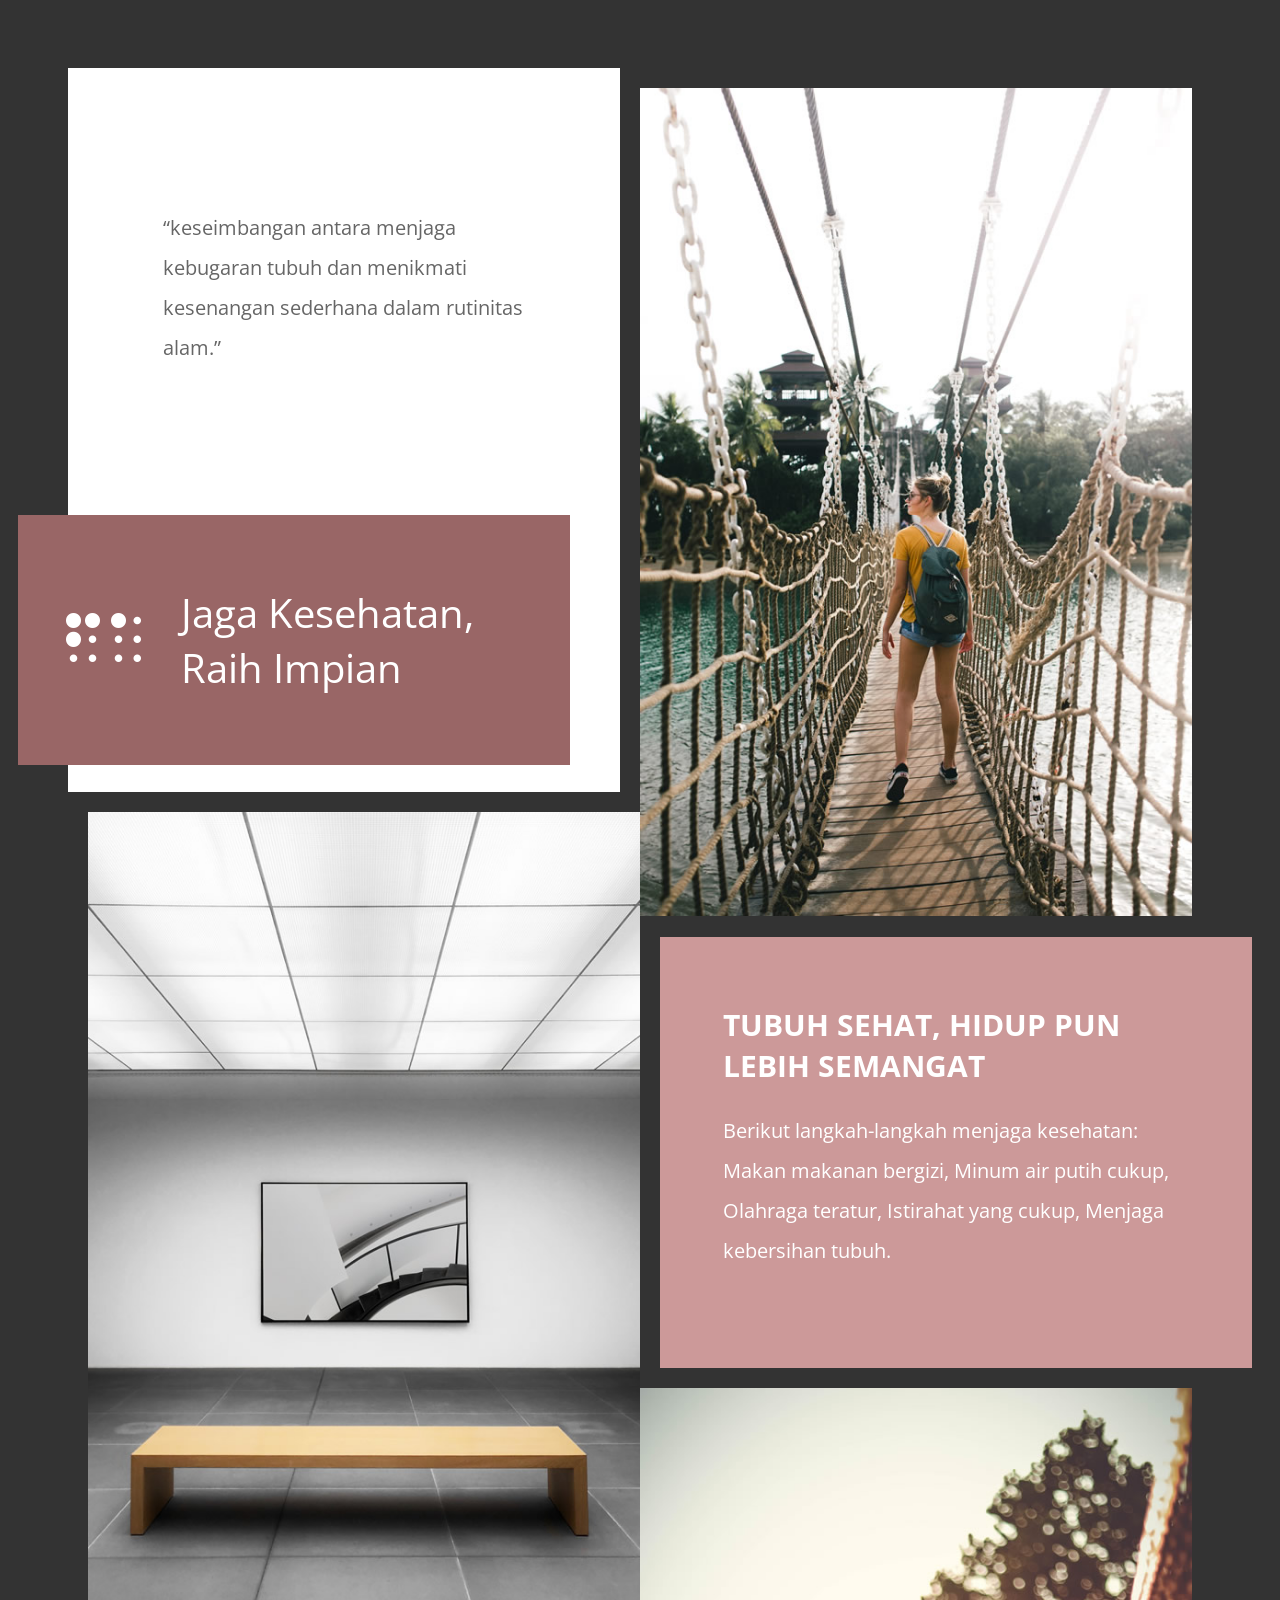
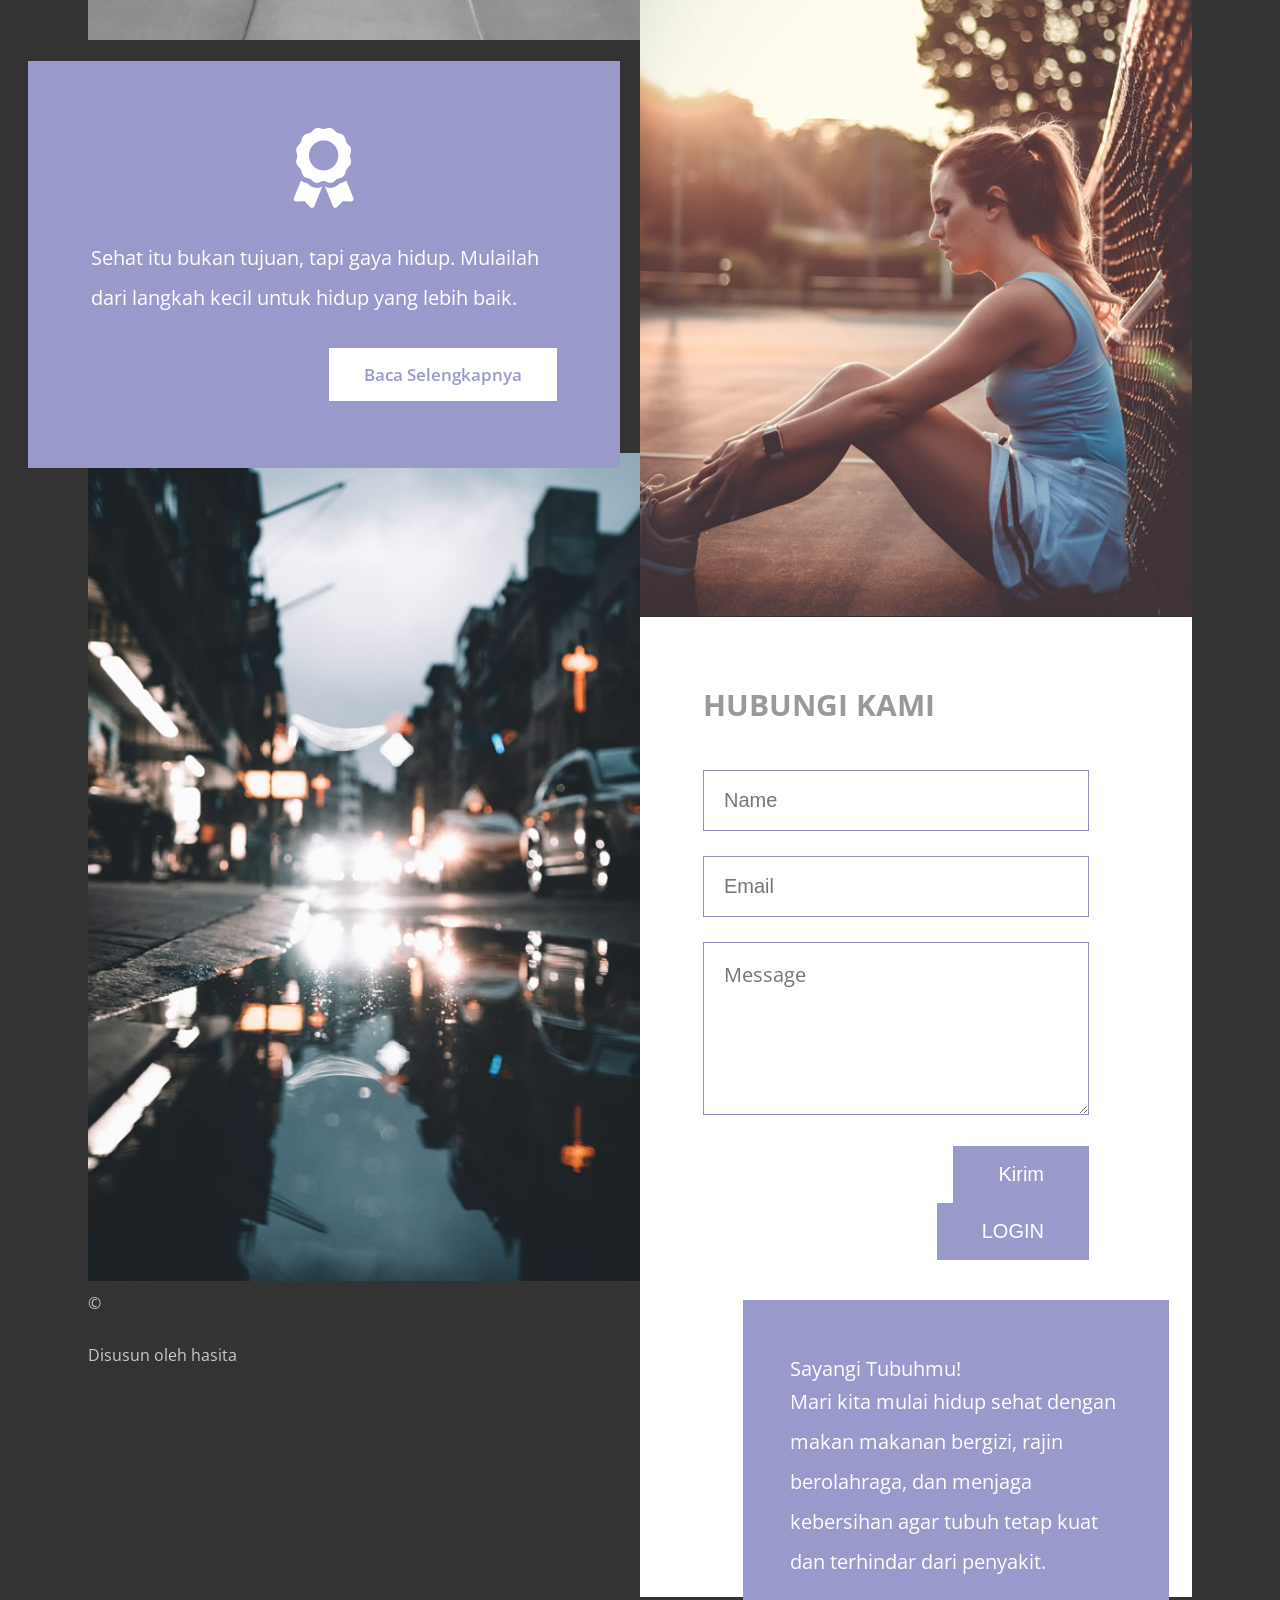
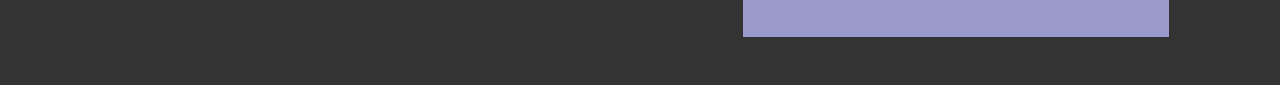
==== index.html @ c3761052 "Update index.html" ====
<!DOCTYPE html>
<html lang="en">

<head>
    <meta charset="UTF-8">
    <meta name="viewport" content="width=device-width, initial-scale=1.0">
    <meta http-equiv="X-UA-Compatible" content="ie=edge">
    <title>Hidup Sehat</title>
<!--
Template 2110 Character
http://www.tooplate.com/view/2110-character
-->
    <link rel="stylesheet" href="https://fonts.googleapis.com/css?family=Open+Sans:400,600">
    <!-- https://fonts.google.com/specimen/Open+Sans -->
    <link rel="stylesheet" href="css/all.min.css">
    <!-- https://fontawesome.com/ -->
    <link rel="stylesheet" href="css/tooplate-style.css">
</head>

<body class="tm-bg-dark">
  </nav>
    
  </nav>
    <main class="tm-container masonry">
        <div class="item tm-bg-white tm-block tm-block-left" data-desktop-seq-no="1" data-mobile-seq-no="1">
            <p class="tm-hero-text">&ldquo;keseimbangan antara menjaga kebugaran tubuh dan menikmati kesenangan sederhana dalam rutinitas alam.&rdquo;</p>
            <header class="tm-block-brand">
                <div class="tm-bg-primary-dark tm-text-white tm-block-brand-inner">
                    <i class="fas fa-braille fa-3x"></i>
                    <h1 class="tm-brand-name">Jaga Kesehatan, Raih Impian</h1>
                </div>
            </header>
        </div>
        <div class="item" data-desktop-seq-no="2" data-mobile-seq-no="4">
            <img src="img/image-01.jpg" alt="Image" class="tm-img-left">
        </div>
        <div class="item tm-bg-secondary tm-text-white tm-block tm-block-wider tm-block-pad tm-block-left-2" data-desktop-seq-no="3"
            data-mobile-seq-no="5">
            <i class="fas fa-award fa-4x tm-block-icon"></i>
            <p>Sehat itu bukan tujuan, tapi gaya hidup. Mulailah dari langkah kecil untuk hidup yang lebih baik.</p>
            <div class="tm-text-right">
                <a href="#" class="tm-btn tm-btn-small tm-btn-primary tm-mt">Baca Selengkapnya</a>
            </div>
        </div>
        <div class="item" data-desktop-seq-no="4" data-mobile-seq-no="8">
            <img src="img/image-04.jpg" alt="Image" class="tm-img-left">
        </div>
        <div class="tm-footer" id="tmFooter" data-desktop-seq-no="5" data-mobile-seq-no="9">
            <div>
                <p class="tm-mb-small"> &copy;
                <p>Disusun oleh hasita </p>
            </div>
        </div>
        <div class="item" data-desktop-seq-no="6" data-mobile-seq-no="2">
            <img src="img/image-02.jpg" alt="Image">
        </div>
        <div class="item tm-block-right" data-desktop-seq-no="7" data-mobile-seq-no="3">
            <div class="tm-block-right-inner tm-bg-primary-light tm-text-white tm-block tm-block-wider tm-block-pad">
                <header>
                    <h2 class="tm-text-uppercase">
                        Tubuh sehat, hidup pun lebih semangat
                    </h2>
                </header>
                <p>Berikut langkah-langkah menjaga kesehatan: Makan makanan bergizi, Minum air putih cukup, Olahraga teratur, Istirahat yang cukup, Menjaga kebersihan tubuh.     
                 </p>
                <p class="tm-mt tm-mb-small">
                </p>
                <!-- -->
            </div>
        </div>

        <div class="item" data-desktop-seq-no="8" data-mobile-seq-no="6">
            <img src="img/image-03.jpg" alt="Image">
        </div>

        <div class="item tm-bg-white tm-block tm-form-section" data-desktop-seq-no="9" data-mobile-seq-no="7">
            <div class="tm-form-container tm-block-pad tm-pb-0">
                <header>
                    <h2 class="tm-text-uppercase tm-text-gray-light tm-mb">
                        Hubungi kami
                    </h2>
                </header>
                <form action="index.html" class="tm-contact-form" method="POST">
                    <div class="tm-form-group">
                        <input type="text" id="contact_name" name="contact_name" class="form-control" placeholder="Name" required/>
                    </div>
                    <div class="tm-form-group">
                        <input type="email" id="contact_email" name="contact_email" class="form-control" placeholder="Email" required/>
                    </div>
                    <div class="tm-form-group">
                        <textarea rows="5" id="contact_message" name="contact_message" class="form-control" placeholder="Message" required></textarea>
                    </div>
                    <div class="tm-text-right">
                        <button type="submit" class="tm-btn tm-btn-secondary tm-btn-pad-big">Kirim</button>

                    <div id="authArea">
                        <button onclick="goLogin()" class="tm-btn tm-btn-secondary tm-btn-pad-big"> LOGIN </button>
                    </div>
                </form>
            </div>

            <div class="tm-form-section-tag">
                <div class="tm-bg-secondary tm-text-white tm-block-pad tm-form-section-tag-inner">
                    <header>Sayangi Tubuhmu!</h2>
                    </header>
                    <p>Mari kita mulai hidup sehat dengan makan makanan bergizi, rajin berolahraga, dan menjaga kebersihan agar tubuh tetap kuat dan terhindar dari penyakit.</p>
                </div>
            </div>
        </div>

    </main>
    <script src="js/jquery-3.3.1.min.js"></script>
        <script src="login/js/welcome.js"></script>
    <!-- https://jquery.com/download/ -->
    <script>

        let callAdjustLayout;
        let currentLayout = "desktop",
            nextLayout = "desktop";

        /**
         * detect IE
         * returns version of IE or false, if browser is not Internet Explorer
         */
        function detectIE() {
            var ua = window.navigator.userAgent;

            var msie = ua.indexOf('MSIE ');
            if (msie > 0) {
                // IE 10 or older => return version number
                return parseInt(ua.substring(msie + 5, ua.indexOf('.', msie)), 10);
            }

            var trident = ua.indexOf('Trident/');
            if (trident > 0) {
                // IE 11 => return version number
                var rv = ua.indexOf('rv:');
                return parseInt(ua.substring(rv + 3, ua.indexOf('.', rv)), 10);
            }

            var edge = ua.indexOf('Edge/');
            if (edge > 0) {
                // Edge (IE 12+) => return version number
                return parseInt(ua.substring(edge + 5, ua.indexOf('.', edge)), 10);
            }

            // other browser
            return false;
        }

        // Adjust layout based on the browser width
        function adjustLayout() {
            let block1, block2, block3, block4, block5, block6, block7, block8, block9;

            if (window.innerWidth <= 1199) {
                // Mobile layout
                nextLayout = "mobile";
                block1 = $("div[data-mobile-seq-no='1']");
                block2 = $("div[data-mobile-seq-no='2']");
                block3 = $("div[data-mobile-seq-no='3']");
                block4 = $("div[data-mobile-seq-no='4']");
                block5 = $("div[data-mobile-seq-no='5']");
                block6 = $("div[data-mobile-seq-no='6']");
                block7 = $("div[data-mobile-seq-no='7']");
                block8 = $("div[data-mobile-seq-no='8']");
                block9 = $("div[data-mobile-seq-no='9']");
            } else {
                // Desktop layout
                nextLayout = "desktop";
                block1 = $("div[data-desktop-seq-no='1']");
                block2 = $("div[data-desktop-seq-no='2']");
                block3 = $("div[data-desktop-seq-no='3']");
                block4 = $("div[data-desktop-seq-no='4']");
                block5 = $("div[data-desktop-seq-no='5']");
                block6 = $("div[data-desktop-seq-no='6']");
                block7 = $("div[data-desktop-seq-no='7']");
                block8 = $("div[data-desktop-seq-no='8']");
                block9 = $("div[data-desktop-seq-no='9']");
            }

            if (nextLayout !== currentLayout) {
                // Reorder blocks based on their seq no
                block1.after(block2.detach());
                block2.after(block3.detach());
                block3.after(block4.detach());
                block4.after(block5.detach());
                block5.after(block6.detach());
                block6.after(block7.detach());
                block7.after(block8.detach());
                block8.after(block9.detach());
                currentLayout = nextLayout;
            }
        }

        // Adjust layout upon window resize
        window.onresize = function () {
            clearTimeout(callAdjustLayout);
            callAdjustLayout = setTimeout(adjustLayout, 100);
        }

        // DOM is ready
        $(function () {
            if (detectIE()) {
                alert('Please use the latest version of Chrome or Firefox for best browsing experience.');
            }

            adjustLayout();
        })
    </script>
    
</body>
</html>
---- css/all.min.css ----
/*!
 * Font Awesome Free 5.3.1 by @fontawesome - https://fontawesome.com
 * License - https://fontawesome.com/license/free (Icons: CC BY 4.0, Fonts: SIL OFL 1.1, Code: MIT License)
 */
.fa,.fab,.fal,.far,.fas{-moz-osx-font-smoothing:grayscale;-webkit-font-smoothing:antialiased;display:inline-block;font-style:normal;font-variant:normal;text-rendering:auto;line-height:1}.fa-lg{font-size:1.33333em;line-height:.75em;vertical-align:-.0667em}.fa-xs{font-size:.75em}.fa-sm{font-size:.875em}.fa-1x{font-size:1em}.fa-2x{font-size:2em}.fa-3x{font-size:3em}.fa-4x{font-size:4em}.fa-5x{font-size:5em}.fa-6x{font-size:6em}.fa-7x{font-size:7em}.fa-8x{font-size:8em}.fa-9x{font-size:9em}.fa-10x{font-size:10em}.fa-fw{text-align:center;width:1.25em}.fa-ul{list-style-type:none;margin-left:2.5em;padding-left:0}.fa-ul>li{position:relative}.fa-li{left:-2em;position:absolute;text-align:center;width:2em;line-height:inherit}.fa-border{border:.08em solid #eee;border-radius:.1em;padding:.2em .25em .15em}.fa-pull-left{float:left}.fa-pull-right{float:right}.fa.fa-pull-left,.fab.fa-pull-left,.fal.fa-pull-left,.far.fa-pull-left,.fas.fa-pull-left{margin-right:.3em}.fa.fa-pull-right,.fab.fa-pull-right,.fal.fa-pull-right,.far.fa-pull-right,.fas.fa-pull-right{margin-left:.3em}.fa-spin{animation:fa-spin 2s infinite linear}.fa-pulse{animation:fa-spin 1s infinite steps(8)}@keyframes fa-spin{0%{transform:rotate(0deg)}to{transform:rotate(1turn)}}.fa-rotate-90{-ms-filter:"progid:DXImageTransform.Microsoft.BasicImage(rotation=1)";transform:rotate(90deg)}.fa-rotate-180{-ms-filter:"progid:DXImageTransform.Microsoft.BasicImage(rotation=2)";transform:rotate(180deg)}.fa-rotate-270{-ms-filter:"progid:DXImageTransform.Microsoft.BasicImage(rotation=3)";transform:rotate(270deg)}.fa-flip-horizontal{-ms-filter:"progid:DXImageTransform.Microsoft.BasicImage(rotation=0, mirror=1)";transform:scaleX(-1)}.fa-flip-vertical{transform:scaleY(-1)}.fa-flip-horizontal.fa-flip-vertical,.fa-flip-vertical{-ms-filter:"progid:DXImageTransform.Microsoft.BasicImage(rotation=2, mirror=1)"}.fa-flip-horizontal.fa-flip-vertical{transform:scale(-1)}:root .fa-flip-horizontal,:root .fa-flip-vertical,:root .fa-rotate-90,:root .fa-rotate-180,:root .fa-rotate-270{-webkit-filter:none;filter:none}.fa-stack{display:inline-block;height:2em;line-height:2em;position:relative;vertical-align:middle;width:2em}.fa-stack-1x,.fa-stack-2x{left:0;position:absolute;text-align:center;width:100%}.fa-stack-1x{line-height:inherit}.fa-stack-2x{font-size:2em}.fa-inverse{color:#fff}.fa-500px:before{content:"\f26e"}.fa-accessible-icon:before{content:"\f368"}.fa-accusoft:before{content:"\f369"}.fa-ad:before{content:"\f641"}.fa-address-book:before{content:"\f2b9"}.fa-address-card:before{content:"\f2bb"}.fa-adjust:before{content:"\f042"}.fa-adn:before{content:"\f170"}.fa-adversal:before{content:"\f36a"}.fa-affiliatetheme:before{content:"\f36b"}.fa-air-freshener:before{content:"\f5d0"}.fa-algolia:before{content:"\f36c"}.fa-align-center:before{content:"\f037"}.fa-align-justify:before{content:"\f039"}.fa-align-left:before{content:"\f036"}.fa-align-right:before{content:"\f038"}.fa-alipay:before{content:"\f642"}.fa-allergies:before{content:"\f461"}.fa-amazon:before{content:"\f270"}.fa-amazon-pay:before{content:"\f42c"}.fa-ambulance:before{content:"\f0f9"}.fa-american-sign-language-interpreting:before{content:"\f2a3"}.fa-amilia:before{content:"\f36d"}.fa-anchor:before{content:"\f13d"}.fa-android:before{content:"\f17b"}.fa-angellist:before{content:"\f209"}.fa-angle-double-down:before{content:"\f103"}.fa-angle-double-left:before{content:"\f100"}.fa-angle-double-right:before{content:"\f101"}.fa-angle-double-up:before{content:"\f102"}.fa-angle-down:before{content:"\f107"}.fa-angle-left:before{content:"\f104"}.fa-angle-right:before{content:"\f105"}.fa-angle-up:before{content:"\f106"}.fa-angry:before{content:"\f556"}.fa-angrycreative:before{content:"\f36e"}.fa-angular:before{content:"\f420"}.fa-ankh:before{content:"\f644"}.fa-app-store:before{content:"\f36f"}.fa-app-store-ios:before{content:"\f370"}.fa-apper:before{content:"\f371"}.fa-apple:before{content:"\f179"}.fa-apple-alt:before{content:"\f5d1"}.fa-apple-pay:before{content:"\f415"}.fa-archive:before{content:"\f187"}.fa-archway:before{content:"\f557"}.fa-arrow-alt-circle-down:before{content:"\f358"}.fa-arrow-alt-circle-left:before{content:"\f359"}.fa-arrow-alt-circle-right:before{content:"\f35a"}.fa-arrow-alt-circle-up:before{content:"\f35b"}.fa-arrow-circle-down:before{content:"\f0ab"}.fa-arrow-circle-left:before{content:"\f0a8"}.fa-arrow-circle-right:before{content:"\f0a9"}.fa-arrow-circle-up:before{content:"\f0aa"}.fa-arrow-down:before{content:"\f063"}.fa-arrow-left:before{content:"\f060"}.fa-arrow-right:before{content:"\f061"}.fa-arrow-up:before{content:"\f062"}.fa-arrows-alt:before{content:"\f0b2"}.fa-arrows-alt-h:before{content:"\f337"}.fa-arrows-alt-v:before{content:"\f338"}.fa-assistive-listening-systems:before{content:"\f2a2"}.fa-asterisk:before{content:"\f069"}.fa-asymmetrik:before{content:"\f372"}.fa-at:before{content:"\f1fa"}.fa-atlas:before{content:"\f558"}.fa-atom:before{content:"\f5d2"}.fa-audible:before{content:"\f373"}.fa-audio-description:before{content:"\f29e"}.fa-autoprefixer:before{content:"\f41c"}.fa-avianex:before{content:"\f374"}.fa-aviato:before{content:"\f421"}.fa-award:before{content:"\f559"}.fa-aws:before{content:"\f375"}.fa-backspace:before{content:"\f55a"}.fa-backward:before{content:"\f04a"}.fa-balance-scale:before{content:"\f24e"}.fa-ban:before{content:"\f05e"}.fa-band-aid:before{content:"\f462"}.fa-bandcamp:before{content:"\f2d5"}.fa-barcode:before{content:"\f02a"}.fa-bars:before{content:"\f0c9"}.fa-baseball-ball:before{content:"\f433"}.fa-basketball-ball:before{content:"\f434"}.fa-bath:before{content:"\f2cd"}.fa-battery-empty:before{content:"\f244"}.fa-battery-full:before{content:"\f240"}.fa-battery-half:before{content:"\f242"}.fa-battery-quarter:before{content:"\f243"}.fa-battery-three-quarters:before{content:"\f241"}.fa-bed:before{content:"\f236"}.fa-beer:before{content:"\f0fc"}.fa-behance:before{content:"\f1b4"}.fa-behance-square:before{content:"\f1b5"}.fa-bell:before{content:"\f0f3"}.fa-bell-slash:before{content:"\f1f6"}.fa-bezier-curve:before{content:"\f55b"}.fa-bible:before{content:"\f647"}.fa-bicycle:before{content:"\f206"}.fa-bimobject:before{content:"\f378"}.fa-binoculars:before{content:"\f1e5"}.fa-birthday-cake:before{content:"\f1fd"}.fa-bitbucket:before{content:"\f171"}.fa-bitcoin:before{content:"\f379"}.fa-bity:before{content:"\f37a"}.fa-black-tie:before{content:"\f27e"}.fa-blackberry:before{content:"\f37b"}.fa-blender:before{content:"\f517"}.fa-blind:before{content:"\f29d"}.fa-blogger:before{content:"\f37c"}.fa-blogger-b:before{content:"\f37d"}.fa-bluetooth:before{content:"\f293"}.fa-bluetooth-b:before{content:"\f294"}.fa-bold:before{content:"\f032"}.fa-bolt:before{content:"\f0e7"}.fa-bomb:before{content:"\f1e2"}.fa-bone:before{content:"\f5d7"}.fa-bong:before{content:"\f55c"}.fa-book:before{content:"\f02d"}.fa-book-open:before{content:"\f518"}.fa-book-reader:before{content:"\f5da"}.fa-bookmark:before{content:"\f02e"}.fa-bowling-ball:before{content:"\f436"}.fa-box:before{content:"\f466"}.fa-box-open:before{content:"\f49e"}.fa-boxes:before{content:"\f468"}.fa-braille:before{content:"\f2a1"}.fa-brain:before{content:"\f5dc"}.fa-briefcase:before{content:"\f0b1"}.fa-briefcase-medical:before{content:"\f469"}.fa-broadcast-tower:before{content:"\f519"}.fa-broom:before{content:"\f51a"}.fa-brush:before{content:"\f55d"}.fa-btc:before{content:"\f15a"}.fa-bug:before{content:"\f188"}.fa-building:before{content:"\f1ad"}.fa-bullhorn:before{content:"\f0a1"}.fa-bullseye:before{content:"\f140"}.fa-burn:before{content:"\f46a"}.fa-buromobelexperte:before{content:"\f37f"}.fa-bus:before{content:"\f207"}.fa-bus-alt:before{content:"\f55e"}.fa-business-time:before{content:"\f64a"}.fa-buysellads:before{content:"\f20d"}.fa-calculator:before{content:"\f1ec"}.fa-calendar:before{content:"\f133"}.fa-calendar-alt:before{content:"\f073"}.fa-calendar-check:before{content:"\f274"}.fa-calendar-minus:before{content:"\f272"}.fa-calendar-plus:before{content:"\f271"}.fa-calendar-times:before{content:"\f273"}.fa-camera:before{content:"\f030"}.fa-camera-retro:before{content:"\f083"}.fa-cannabis:before{content:"\f55f"}.fa-capsules:before{content:"\f46b"}.fa-car:before{content:"\f1b9"}.fa-car-alt:before{content:"\f5de"}.fa-car-battery:before{content:"\f5df"}.fa-car-crash:before{content:"\f5e1"}.fa-car-side:before{content:"\f5e4"}.fa-caret-down:before{content:"\f0d7"}.fa-caret-left:before{content:"\f0d9"}.fa-caret-right:before{content:"\f0da"}.fa-caret-square-down:before{content:"\f150"}.fa-caret-square-left:before{content:"\f191"}.fa-caret-square-right:before{content:"\f152"}.fa-caret-square-up:before{content:"\f151"}.fa-caret-up:before{content:"\f0d8"}.fa-cart-arrow-down:before{content:"\f218"}.fa-cart-plus:before{content:"\f217"}.fa-cc-amazon-pay:before{content:"\f42d"}.fa-cc-amex:before{content:"\f1f3"}.fa-cc-apple-pay:before{content:"\f416"}.fa-cc-diners-club:before{content:"\f24c"}.fa-cc-discover:before{content:"\f1f2"}.fa-cc-jcb:before{content:"\f24b"}.fa-cc-mastercard:before{content:"\f1f1"}.fa-cc-paypal:before{content:"\f1f4"}.fa-cc-stripe:before{content:"\f1f5"}.fa-cc-visa:before{content:"\f1f0"}.fa-centercode:before{content:"\f380"}.fa-certificate:before{content:"\f0a3"}.fa-chalkboard:before{content:"\f51b"}.fa-chalkboard-teacher:before{content:"\f51c"}.fa-charging-station:before{content:"\f5e7"}.fa-chart-area:before{content:"\f1fe"}.fa-chart-bar:before{content:"\f080"}.fa-chart-line:before{content:"\f201"}.fa-chart-pie:before{content:"\f200"}.fa-check:before{content:"\f00c"}.fa-check-circle:before{content:"\f058"}.fa-check-double:before{content:"\f560"}.fa-check-square:before{content:"\f14a"}.fa-chess:before{content:"\f439"}.fa-chess-bishop:before{content:"\f43a"}.fa-chess-board:before{content:"\f43c"}.fa-chess-king:before{content:"\f43f"}.fa-chess-knight:before{content:"\f441"}.fa-chess-pawn:before{content:"\f443"}.fa-chess-queen:before{content:"\f445"}.fa-chess-rook:before{content:"\f447"}.fa-chevron-circle-down:before{content:"\f13a"}.fa-chevron-circle-left:before{content:"\f137"}.fa-chevron-circle-right:before{content:"\f138"}.fa-chevron-circle-up:before{content:"\f139"}.fa-chevron-down:before{content:"\f078"}.fa-chevron-left:before{content:"\f053"}.fa-chevron-right:before{content:"\f054"}.fa-chevron-up:before{content:"\f077"}.fa-child:before{content:"\f1ae"}.fa-chrome:before{content:"\f268"}.fa-church:before{content:"\f51d"}.fa-circle:before{content:"\f111"}.fa-circle-notch:before{content:"\f1ce"}.fa-city:before{content:"\f64f"}.fa-clipboard:before{content:"\f328"}.fa-clipboard-check:before{content:"\f46c"}.fa-clipboard-list:before{content:"\f46d"}.fa-clock:before{content:"\f017"}.fa-clone:before{content:"\f24d"}.fa-closed-captioning:before{content:"\f20a"}.fa-cloud:before{content:"\f0c2"}.fa-cloud-download-alt:before{content:"\f381"}.fa-cloud-upload-alt:before{content:"\f382"}.fa-cloudscale:before{content:"\f383"}.fa-cloudsmith:before{content:"\f384"}.fa-cloudversify:before{content:"\f385"}.fa-cocktail:before{content:"\f561"}.fa-code:before{content:"\f121"}.fa-code-branch:before{content:"\f126"}.fa-codepen:before{content:"\f1cb"}.fa-codiepie:before{content:"\f284"}.fa-coffee:before{content:"\f0f4"}.fa-cog:before{content:"\f013"}.fa-cogs:before{content:"\f085"}.fa-coins:before{content:"\f51e"}.fa-columns:before{content:"\f0db"}.fa-comment:before{content:"\f075"}.fa-comment-alt:before{content:"\f27a"}.fa-comment-dollar:before{content:"\f651"}.fa-comment-dots:before{content:"\f4ad"}.fa-comment-slash:before{content:"\f4b3"}.fa-comments:before{content:"\f086"}.fa-comments-dollar:before{content:"\f653"}.fa-compact-disc:before{content:"\f51f"}.fa-compass:before{content:"\f14e"}.fa-compress:before{content:"\f066"}.fa-concierge-bell:before{content:"\f562"}.fa-connectdevelop:before{content:"\f20e"}.fa-contao:before{content:"\f26d"}.fa-cookie:before{content:"\f563"}.fa-cookie-bite:before{content:"\f564"}.fa-copy:before{content:"\f0c5"}.fa-copyright:before{content:"\f1f9"}.fa-couch:before{content:"\f4b8"}.fa-cpanel:before{content:"\f388"}.fa-creative-commons:before{content:"\f25e"}.fa-creative-commons-by:before{content:"\f4e7"}.fa-creative-commons-nc:before{content:"\f4e8"}.fa-creative-commons-nc-eu:before{content:"\f4e9"}.fa-creative-commons-nc-jp:before{content:"\f4ea"}.fa-creative-commons-nd:before{content:"\f4eb"}.fa-creative-commons-pd:before{content:"\f4ec"}.fa-creative-commons-pd-alt:before{content:"\f4ed"}.fa-creative-commons-remix:before{content:"\f4ee"}.fa-creative-commons-sa:before{content:"\f4ef"}.fa-creative-commons-sampling:before{content:"\f4f0"}.fa-creative-commons-sampling-plus:before{content:"\f4f1"}.fa-creative-commons-share:before{content:"\f4f2"}.fa-credit-card:before{content:"\f09d"}.fa-crop:before{content:"\f125"}.fa-crop-alt:before{content:"\f565"}.fa-cross:before{content:"\f654"}.fa-crosshairs:before{content:"\f05b"}.fa-crow:before{content:"\f520"}.fa-crown:before{content:"\f521"}.fa-css3:before{content:"\f13c"}.fa-css3-alt:before{content:"\f38b"}.fa-cube:before{content:"\f1b2"}.fa-cubes:before{content:"\f1b3"}.fa-cut:before{content:"\f0c4"}.fa-cuttlefish:before{content:"\f38c"}.fa-d-and-d:before{content:"\f38d"}.fa-dashcube:before{content:"\f210"}.fa-database:before{content:"\f1c0"}.fa-deaf:before{content:"\f2a4"}.fa-delicious:before{content:"\f1a5"}.fa-deploydog:before{content:"\f38e"}.fa-deskpro:before{content:"\f38f"}.fa-desktop:before{content:"\f108"}.fa-deviantart:before{content:"\f1bd"}.fa-dharmachakra:before{content:"\f655"}.fa-diagnoses:before{content:"\f470"}.fa-dice:before{content:"\f522"}.fa-dice-five:before{content:"\f523"}.fa-dice-four:before{content:"\f524"}.fa-dice-one:before{content:"\f525"}.fa-dice-six:before{content:"\f526"}.fa-dice-three:before{content:"\f527"}.fa-dice-two:before{content:"\f528"}.fa-digg:before{content:"\f1a6"}.fa-digital-ocean:before{content:"\f391"}.fa-digital-tachograph:before{content:"\f566"}.fa-directions:before{content:"\f5eb"}.fa-discord:before{content:"\f392"}.fa-discourse:before{content:"\f393"}.fa-divide:before{content:"\f529"}.fa-dizzy:before{content:"\f567"}.fa-dna:before{content:"\f471"}.fa-dochub:before{content:"\f394"}.fa-docker:before{content:"\f395"}.fa-dollar-sign:before{content:"\f155"}.fa-dolly:before{content:"\f472"}.fa-dolly-flatbed:before{content:"\f474"}.fa-donate:before{content:"\f4b9"}.fa-door-closed:before{content:"\f52a"}.fa-door-open:before{content:"\f52b"}.fa-dot-circle:before{content:"\f192"}.fa-dove:before{content:"\f4ba"}.fa-download:before{content:"\f019"}.fa-draft2digital:before{content:"\f396"}.fa-drafting-compass:before{content:"\f568"}.fa-draw-polygon:before{content:"\f5ee"}.fa-dribbble:before{content:"\f17d"}.fa-dribbble-square:before{content:"\f397"}.fa-dropbox:before{content:"\f16b"}.fa-drum:before{content:"\f569"}.fa-drum-steelpan:before{content:"\f56a"}.fa-drupal:before{content:"\f1a9"}.fa-dumbbell:before{content:"\f44b"}.fa-dyalog:before{content:"\f399"}.fa-earlybirds:before{content:"\f39a"}.fa-ebay:before{content:"\f4f4"}.fa-edge:before{content:"\f282"}.fa-edit:before{content:"\f044"}.fa-eject:before{content:"\f052"}.fa-elementor:before{content:"\f430"}.fa-ellipsis-h:before{content:"\f141"}.fa-ellipsis-v:before{content:"\f142"}.fa-ello:before{content:"\f5f1"}.fa-ember:before{content:"\f423"}.fa-empire:before{content:"\f1d1"}.fa-envelope:before{content:"\f0e0"}.fa-envelope-open:before{content:"\f2b6"}.fa-envelope-open-text:before{content:"\f658"}.fa-envelope-square:before{content:"\f199"}.fa-envira:before{content:"\f299"}.fa-equals:before{content:"\f52c"}.fa-eraser:before{content:"\f12d"}.fa-erlang:before{content:"\f39d"}.fa-ethereum:before{content:"\f42e"}.fa-etsy:before{content:"\f2d7"}.fa-euro-sign:before{content:"\f153"}.fa-exchange-alt:before{content:"\f362"}.fa-exclamation:before{content:"\f12a"}.fa-exclamation-circle:before{content:"\f06a"}.fa-exclamation-triangle:before{content:"\f071"}.fa-expand:before{content:"\f065"}.fa-expand-arrows-alt:before{content:"\f31e"}.fa-expeditedssl:before{content:"\f23e"}.fa-external-link-alt:before{content:"\f35d"}.fa-external-link-square-alt:before{content:"\f360"}.fa-eye:before{content:"\f06e"}.fa-eye-dropper:before{content:"\f1fb"}.fa-eye-slash:before{content:"\f070"}.fa-facebook:before{content:"\f09a"}.fa-facebook-f:before{content:"\f39e"}.fa-facebook-messenger:before{content:"\f39f"}.fa-facebook-square:before{content:"\f082"}.fa-fast-backward:before{content:"\f049"}.fa-fast-forward:before{content:"\f050"}.fa-fax:before{content:"\f1ac"}.fa-feather:before{content:"\f52d"}.fa-feather-alt:before{content:"\f56b"}.fa-female:before{content:"\f182"}.fa-fighter-jet:before{content:"\f0fb"}.fa-file:before{content:"\f15b"}.fa-file-alt:before{content:"\f15c"}.fa-file-archive:before{content:"\f1c6"}.fa-file-audio:before{content:"\f1c7"}.fa-file-code:before{content:"\f1c9"}.fa-file-contract:before{content:"\f56c"}.fa-file-download:before{content:"\f56d"}.fa-file-excel:before{content:"\f1c3"}.fa-file-export:before{content:"\f56e"}.fa-file-image:before{content:"\f1c5"}.fa-file-import:before{content:"\f56f"}.fa-file-invoice:before{content:"\f570"}.fa-file-invoice-dollar:before{content:"\f571"}.fa-file-medical:before{content:"\f477"}.fa-file-medical-alt:before{content:"\f478"}.fa-file-pdf:before{content:"\f1c1"}.fa-file-powerpoint:before{content:"\f1c4"}.fa-file-prescription:before{content:"\f572"}.fa-file-signature:before{content:"\f573"}.fa-file-upload:before{content:"\f574"}.fa-file-video:before{content:"\f1c8"}.fa-file-word:before{content:"\f1c2"}.fa-fill:before{content:"\f575"}.fa-fill-drip:before{content:"\f576"}.fa-film:before{content:"\f008"}.fa-filter:before{content:"\f0b0"}.fa-fingerprint:before{content:"\f577"}.fa-fire:before{content:"\f06d"}.fa-fire-extinguisher:before{content:"\f134"}.fa-firefox:before{content:"\f269"}.fa-first-aid:before{content:"\f479"}.fa-first-order:before{content:"\f2b0"}.fa-first-order-alt:before{content:"\f50a"}.fa-firstdraft:before{content:"\f3a1"}.fa-fish:before{content:"\f578"}.fa-flag:before{content:"\f024"}.fa-flag-checkered:before{content:"\f11e"}.fa-flask:before{content:"\f0c3"}.fa-flickr:before{content:"\f16e"}.fa-flipboard:before{content:"\f44d"}.fa-flushed:before{content:"\f579"}.fa-fly:before{content:"\f417"}.fa-folder:before{content:"\f07b"}.fa-folder-minus:before{content:"\f65d"}.fa-folder-open:before{content:"\f07c"}.fa-folder-plus:before{content:"\f65e"}.fa-font:before{content:"\f031"}.fa-font-awesome:before{content:"\f2b4"}.fa-font-awesome-alt:before{content:"\f35c"}.fa-font-awesome-flag:before{content:"\f425"}.fa-font-awesome-logo-full:before{content:"\f4e6"}.fa-fonticons:before{content:"\f280"}.fa-fonticons-fi:before{content:"\f3a2"}.fa-football-ball:before{content:"\f44e"}.fa-fort-awesome:before{content:"\f286"}.fa-fort-awesome-alt:before{content:"\f3a3"}.fa-forumbee:before{content:"\f211"}.fa-forward:before{content:"\f04e"}.fa-foursquare:before{content:"\f180"}.fa-free-code-camp:before{content:"\f2c5"}.fa-freebsd:before{content:"\f3a4"}.fa-frog:before{content:"\f52e"}.fa-frown:before{content:"\f119"}.fa-frown-open:before{content:"\f57a"}.fa-fulcrum:before{content:"\f50b"}.fa-funnel-dollar:before{content:"\f662"}.fa-futbol:before{content:"\f1e3"}.fa-galactic-republic:before{content:"\f50c"}.fa-galactic-senate:before{content:"\f50d"}.fa-gamepad:before{content:"\f11b"}.fa-gas-pump:before{content:"\f52f"}.fa-gavel:before{content:"\f0e3"}.fa-gem:before{content:"\f3a5"}.fa-genderless:before{content:"\f22d"}.fa-get-pocket:before{content:"\f265"}.fa-gg:before{content:"\f260"}.fa-gg-circle:before{content:"\f261"}.fa-gift:before{content:"\f06b"}.fa-git:before{content:"\f1d3"}.fa-git-square:before{content:"\f1d2"}.fa-github:before{content:"\f09b"}.fa-github-alt:before{content:"\f113"}.fa-github-square:before{content:"\f092"}.fa-gitkraken:before{content:"\f3a6"}.fa-gitlab:before{content:"\f296"}.fa-gitter:before{content:"\f426"}.fa-glass-martini:before{content:"\f000"}.fa-glass-martini-alt:before{content:"\f57b"}.fa-glasses:before{content:"\f530"}.fa-glide:before{content:"\f2a5"}.fa-glide-g:before{content:"\f2a6"}.fa-globe:before{content:"\f0ac"}.fa-globe-africa:before{content:"\f57c"}.fa-globe-americas:before{content:"\f57d"}.fa-globe-asia:before{content:"\f57e"}.fa-gofore:before{content:"\f3a7"}.fa-golf-ball:before{content:"\f450"}.fa-goodreads:before{content:"\f3a8"}.fa-goodreads-g:before{content:"\f3a9"}.fa-google:before{content:"\f1a0"}.fa-google-drive:before{content:"\f3aa"}.fa-google-play:before{content:"\f3ab"}.fa-google-plus:before{content:"\f2b3"}.fa-google-plus-g:before{content:"\f0d5"}.fa-google-plus-square:before{content:"\f0d4"}.fa-google-wallet:before{content:"\f1ee"}.fa-gopuram:before{content:"\f664"}.fa-graduation-cap:before{content:"\f19d"}.fa-gratipay:before{content:"\f184"}.fa-grav:before{content:"\f2d6"}.fa-greater-than:before{content:"\f531"}.fa-greater-than-equal:before{content:"\f532"}.fa-grimace:before{content:"\f57f"}.fa-grin:before{content:"\f580"}.fa-grin-alt:before{content:"\f581"}.fa-grin-beam:before{content:"\f582"}.fa-grin-beam-sweat:before{content:"\f583"}.fa-grin-hearts:before{content:"\f584"}.fa-grin-squint:before{content:"\f585"}.fa-grin-squint-tears:before{content:"\f586"}.fa-grin-stars:before{content:"\f587"}.fa-grin-tears:before{content:"\f588"}.fa-grin-tongue:before{content:"\f589"}.fa-grin-tongue-squint:before{content:"\f58a"}.fa-grin-tongue-wink:before{content:"\f58b"}.fa-grin-wink:before{content:"\f58c"}.fa-grip-horizontal:before{content:"\f58d"}.fa-grip-vertical:before{content:"\f58e"}.fa-gripfire:before{content:"\f3ac"}.fa-grunt:before{content:"\f3ad"}.fa-gulp:before{content:"\f3ae"}.fa-h-square:before{content:"\f0fd"}.fa-hacker-news:before{content:"\f1d4"}.fa-hacker-news-square:before{content:"\f3af"}.fa-hackerrank:before{content:"\f5f7"}.fa-hamsa:before{content:"\f665"}.fa-hand-holding:before{content:"\f4bd"}.fa-hand-holding-heart:before{content:"\f4be"}.fa-hand-holding-usd:before{content:"\f4c0"}.fa-hand-lizard:before{content:"\f258"}.fa-hand-paper:before{content:"\f256"}.fa-hand-peace:before{content:"\f25b"}.fa-hand-point-down:before{content:"\f0a7"}.fa-hand-point-left:before{content:"\f0a5"}.fa-hand-point-right:before{content:"\f0a4"}.fa-hand-point-up:before{content:"\f0a6"}.fa-hand-pointer:before{content:"\f25a"}.fa-hand-rock:before{content:"\f255"}.fa-hand-scissors:before{content:"\f257"}.fa-hand-spock:before{content:"\f259"}.fa-hands:before{content:"\f4c2"}.fa-hands-helping:before{content:"\f4c4"}.fa-handshake:before{content:"\f2b5"}.fa-hashtag:before{content:"\f292"}.fa-haykal:before{content:"\f666"}.fa-hdd:before{content:"\f0a0"}.fa-heading:before{content:"\f1dc"}.fa-headphones:before{content:"\f025"}.fa-headphones-alt:before{content:"\f58f"}.fa-headset:before{content:"\f590"}.fa-heart:before{content:"\f004"}.fa-heartbeat:before{content:"\f21e"}.fa-helicopter:before{content:"\f533"}.fa-highlighter:before{content:"\f591"}.fa-hips:before{content:"\f452"}.fa-hire-a-helper:before{content:"\f3b0"}.fa-history:before{content:"\f1da"}.fa-hockey-puck:before{content:"\f453"}.fa-home:before{content:"\f015"}.fa-hooli:before{content:"\f427"}.fa-hornbill:before{content:"\f592"}.fa-hospital:before{content:"\f0f8"}.fa-hospital-alt:before{content:"\f47d"}.fa-hospital-symbol:before{content:"\f47e"}.fa-hot-tub:before{content:"\f593"}.fa-hotel:before{content:"\f594"}.fa-hotjar:before{content:"\f3b1"}.fa-hourglass:before{content:"\f254"}.fa-hourglass-end:before{content:"\f253"}.fa-hourglass-half:before{content:"\f252"}.fa-hourglass-start:before{content:"\f251"}.fa-houzz:before{content:"\f27c"}.fa-html5:before{content:"\f13b"}.fa-hubspot:before{content:"\f3b2"}.fa-i-cursor:before{content:"\f246"}.fa-id-badge:before{content:"\f2c1"}.fa-id-card:before{content:"\f2c2"}.fa-id-card-alt:before{content:"\f47f"}.fa-image:before{content:"\f03e"}.fa-images:before{content:"\f302"}.fa-imdb:before{content:"\f2d8"}.fa-inbox:before{content:"\f01c"}.fa-indent:before{content:"\f03c"}.fa-industry:before{content:"\f275"}.fa-infinity:before{content:"\f534"}.fa-info:before{content:"\f129"}.fa-info-circle:before{content:"\f05a"}.fa-instagram:before{content:"\f16d"}.fa-internet-explorer:before{content:"\f26b"}.fa-ioxhost:before{content:"\f208"}.fa-italic:before{content:"\f033"}.fa-itunes:before{content:"\f3b4"}.fa-itunes-note:before{content:"\f3b5"}.fa-java:before{content:"\f4e4"}.fa-jedi:before{content:"\f669"}.fa-jedi-order:before{content:"\f50e"}.fa-jenkins:before{content:"\f3b6"}.fa-joget:before{content:"\f3b7"}.fa-joint:before{content:"\f595"}.fa-joomla:before{content:"\f1aa"}.fa-journal-whills:before{content:"\f66a"}.fa-js:before{content:"\f3b8"}.fa-js-square:before{content:"\f3b9"}.fa-jsfiddle:before{content:"\f1cc"}.fa-kaaba:before{content:"\f66b"}.fa-kaggle:before{content:"\f5fa"}.fa-key:before{content:"\f084"}.fa-keybase:before{content:"\f4f5"}.fa-keyboard:before{content:"\f11c"}.fa-keycdn:before{content:"\f3ba"}.fa-khanda:before{content:"\f66d"}.fa-kickstarter:before{content:"\f3bb"}.fa-kickstarter-k:before{content:"\f3bc"}.fa-kiss:before{content:"\f596"}.fa-kiss-beam:before{content:"\f597"}.fa-kiss-wink-heart:before{content:"\f598"}.fa-kiwi-bird:before{content:"\f535"}.fa-korvue:before{content:"\f42f"}.fa-landmark:before{content:"\f66f"}.fa-language:before{content:"\f1ab"}.fa-laptop:before{content:"\f109"}.fa-laptop-code:before{content:"\f5fc"}.fa-laravel:before{content:"\f3bd"}.fa-lastfm:before{content:"\f202"}.fa-lastfm-square:before{content:"\f203"}.fa-laugh:before{content:"\f599"}.fa-laugh-beam:before{content:"\f59a"}.fa-laugh-squint:before{content:"\f59b"}.fa-laugh-wink:before{content:"\f59c"}.fa-layer-group:before{content:"\f5fd"}.fa-leaf:before{content:"\f06c"}.fa-leanpub:before{content:"\f212"}.fa-lemon:before{content:"\f094"}.fa-less:before{content:"\f41d"}.fa-less-than:before{content:"\f536"}.fa-less-than-equal:before{content:"\f537"}.fa-level-down-alt:before{content:"\f3be"}.fa-level-up-alt:before{content:"\f3bf"}.fa-life-ring:before{content:"\f1cd"}.fa-lightbulb:before{content:"\f0eb"}.fa-line:before{content:"\f3c0"}.fa-link:before{content:"\f0c1"}.fa-linkedin:before{content:"\f08c"}.fa-linkedin-in:before{content:"\f0e1"}.fa-linode:before{content:"\f2b8"}.fa-linux:before{content:"\f17c"}.fa-lira-sign:before{content:"\f195"}.fa-list:before{content:"\f03a"}.fa-list-alt:before{content:"\f022"}.fa-list-ol:before{content:"\f0cb"}.fa-list-ul:before{content:"\f0ca"}.fa-location-arrow:before{content:"\f124"}.fa-lock:before{content:"\f023"}.fa-lock-open:before{content:"\f3c1"}.fa-long-arrow-alt-down:before{content:"\f309"}.fa-long-arrow-alt-left:before{content:"\f30a"}.fa-long-arrow-alt-right:before{content:"\f30b"}.fa-long-arrow-alt-up:before{content:"\f30c"}.fa-low-vision:before{content:"\f2a8"}.fa-luggage-cart:before{content:"\f59d"}.fa-lyft:before{content:"\f3c3"}.fa-magento:before{content:"\f3c4"}.fa-magic:before{content:"\f0d0"}.fa-magnet:before{content:"\f076"}.fa-mail-bulk:before{content:"\f674"}.fa-mailchimp:before{content:"\f59e"}.fa-male:before{content:"\f183"}.fa-mandalorian:before{content:"\f50f"}.fa-map:before{content:"\f279"}.fa-map-marked:before{content:"\f59f"}.fa-map-marked-alt:before{content:"\f5a0"}.fa-map-marker:before{content:"\f041"}.fa-map-marker-alt:before{content:"\f3c5"}.fa-map-pin:before{content:"\f276"}.fa-map-signs:before{content:"\f277"}.fa-markdown:before{content:"\f60f"}.fa-marker:before{content:"\f5a1"}.fa-mars:before{content:"\f222"}.fa-mars-double:before{content:"\f227"}.fa-mars-stroke:before{content:"\f229"}.fa-mars-stroke-h:before{content:"\f22b"}.fa-mars-stroke-v:before{content:"\f22a"}.fa-mastodon:before{content:"\f4f6"}.fa-maxcdn:before{content:"\f136"}.fa-medal:before{content:"\f5a2"}.fa-medapps:before{content:"\f3c6"}.fa-medium:before{content:"\f23a"}.fa-medium-m:before{content:"\f3c7"}.fa-medkit:before{content:"\f0fa"}.fa-medrt:before{content:"\f3c8"}.fa-meetup:before{content:"\f2e0"}.fa-megaport:before{content:"\f5a3"}.fa-meh:before{content:"\f11a"}.fa-meh-blank:before{content:"\f5a4"}.fa-meh-rolling-eyes:before{content:"\f5a5"}.fa-memory:before{content:"\f538"}.fa-menorah:before{content:"\f676"}.fa-mercury:before{content:"\f223"}.fa-microchip:before{content:"\f2db"}.fa-microphone:before{content:"\f130"}.fa-microphone-alt:before{content:"\f3c9"}.fa-microphone-alt-slash:before{content:"\f539"}.fa-microphone-slash:before{content:"\f131"}.fa-microscope:before{content:"\f610"}.fa-microsoft:before{content:"\f3ca"}.fa-minus:before{content:"\f068"}.fa-minus-circle:before{content:"\f056"}.fa-minus-square:before{content:"\f146"}.fa-mix:before{content:"\f3cb"}.fa-mixcloud:before{content:"\f289"}.fa-mizuni:before{content:"\f3cc"}.fa-mobile:before{content:"\f10b"}.fa-mobile-alt:before{content:"\f3cd"}.fa-modx:before{content:"\f285"}.fa-monero:before{content:"\f3d0"}.fa-money-bill:before{content:"\f0d6"}.fa-money-bill-alt:before{content:"\f3d1"}.fa-money-bill-wave:before{content:"\f53a"}.fa-money-bill-wave-alt:before{content:"\f53b"}.fa-money-check:before{content:"\f53c"}.fa-money-check-alt:before{content:"\f53d"}.fa-monument:before{content:"\f5a6"}.fa-moon:before{content:"\f186"}.fa-mortar-pestle:before{content:"\f5a7"}.fa-mosque:before{content:"\f678"}.fa-motorcycle:before{content:"\f21c"}.fa-mouse-pointer:before{content:"\f245"}.fa-music:before{content:"\f001"}.fa-napster:before{content:"\f3d2"}.fa-neos:before{content:"\f612"}.fa-neuter:before{content:"\f22c"}.fa-newspaper:before{content:"\f1ea"}.fa-nimblr:before{content:"\f5a8"}.fa-nintendo-switch:before{content:"\f418"}.fa-node:before{content:"\f419"}.fa-node-js:before{content:"\f3d3"}.fa-not-equal:before{content:"\f53e"}.fa-notes-medical:before{content:"\f481"}.fa-npm:before{content:"\f3d4"}.fa-ns8:before{content:"\f3d5"}.fa-nutritionix:before{content:"\f3d6"}.fa-object-group:before{content:"\f247"}.fa-object-ungroup:before{content:"\f248"}.fa-odnoklassniki:before{content:"\f263"}.fa-odnoklassniki-square:before{content:"\f264"}.fa-oil-can:before{content:"\f613"}.fa-old-republic:before{content:"\f510"}.fa-om:before{content:"\f679"}.fa-opencart:before{content:"\f23d"}.fa-openid:before{content:"\f19b"}.fa-opera:before{content:"\f26a"}.fa-optin-monster:before{content:"\f23c"}.fa-osi:before{content:"\f41a"}.fa-outdent:before{content:"\f03b"}.fa-page4:before{content:"\f3d7"}.fa-pagelines:before{content:"\f18c"}.fa-paint-brush:before{content:"\f1fc"}.fa-paint-roller:before{content:"\f5aa"}.fa-palette:before{content:"\f53f"}.fa-palfed:before{content:"\f3d8"}.fa-pallet:before{content:"\f482"}.fa-paper-plane:before{content:"\f1d8"}.fa-paperclip:before{content:"\f0c6"}.fa-parachute-box:before{content:"\f4cd"}.fa-paragraph:before{content:"\f1dd"}.fa-parking:before{content:"\f540"}.fa-passport:before{content:"\f5ab"}.fa-pastafarianism:before{content:"\f67b"}.fa-paste:before{content:"\f0ea"}.fa-patreon:before{content:"\f3d9"}.fa-pause:before{content:"\f04c"}.fa-pause-circle:before{content:"\f28b"}.fa-paw:before{content:"\f1b0"}.fa-paypal:before{content:"\f1ed"}.fa-peace:before{content:"\f67c"}.fa-pen:before{content:"\f304"}.fa-pen-alt:before{content:"\f305"}.fa-pen-fancy:before{content:"\f5ac"}.fa-pen-nib:before{content:"\f5ad"}.fa-pen-square:before{content:"\f14b"}.fa-pencil-alt:before{content:"\f303"}.fa-pencil-ruler:before{content:"\f5ae"}.fa-people-carry:before{content:"\f4ce"}.fa-percent:before{content:"\f295"}.fa-percentage:before{content:"\f541"}.fa-periscope:before{content:"\f3da"}.fa-phabricator:before{content:"\f3db"}.fa-phoenix-framework:before{content:"\f3dc"}.fa-phoenix-squadron:before{content:"\f511"}.fa-phone:before{content:"\f095"}.fa-phone-slash:before{content:"\f3dd"}.fa-phone-square:before{content:"\f098"}.fa-phone-volume:before{content:"\f2a0"}.fa-php:before{content:"\f457"}.fa-pied-piper:before{content:"\f2ae"}.fa-pied-piper-alt:before{content:"\f1a8"}.fa-pied-piper-hat:before{content:"\f4e5"}.fa-pied-piper-pp:before{content:"\f1a7"}.fa-piggy-bank:before{content:"\f4d3"}.fa-pills:before{content:"\f484"}.fa-pinterest:before{content:"\f0d2"}.fa-pinterest-p:before{content:"\f231"}.fa-pinterest-square:before{content:"\f0d3"}.fa-place-of-worship:before{content:"\f67f"}.fa-plane:before{content:"\f072"}.fa-plane-arrival:before{content:"\f5af"}.fa-plane-departure:before{content:"\f5b0"}.fa-play:before{content:"\f04b"}.fa-play-circle:before{content:"\f144"}.fa-playstation:before{content:"\f3df"}.fa-plug:before{content:"\f1e6"}.fa-plus:before{content:"\f067"}.fa-plus-circle:before{content:"\f055"}.fa-plus-square:before{content:"\f0fe"}.fa-podcast:before{content:"\f2ce"}.fa-poll:before{content:"\f681"}.fa-poll-h:before{content:"\f682"}.fa-poo:before{content:"\f2fe"}.fa-poop:before{content:"\f619"}.fa-portrait:before{content:"\f3e0"}.fa-pound-sign:before{content:"\f154"}.fa-power-off:before{content:"\f011"}.fa-pray:before{content:"\f683"}.fa-praying-hands:before{content:"\f684"}.fa-prescription:before{content:"\f5b1"}.fa-prescription-bottle:before{content:"\f485"}.fa-prescription-bottle-alt:before{content:"\f486"}.fa-print:before{content:"\f02f"}.fa-procedures:before{content:"\f487"}.fa-product-hunt:before{content:"\f288"}.fa-project-diagram:before{content:"\f542"}.fa-pushed:before{content:"\f3e1"}.fa-puzzle-piece:before{content:"\f12e"}.fa-python:before{content:"\f3e2"}.fa-qq:before{content:"\f1d6"}.fa-qrcode:before{content:"\f029"}.fa-question:before{content:"\f128"}.fa-question-circle:before{content:"\f059"}.fa-quidditch:before{content:"\f458"}.fa-quinscape:before{content:"\f459"}.fa-quora:before{content:"\f2c4"}.fa-quote-left:before{content:"\f10d"}.fa-quote-right:before{content:"\f10e"}.fa-quran:before{content:"\f687"}.fa-r-project:before{content:"\f4f7"}.fa-random:before{content:"\f074"}.fa-ravelry:before{content:"\f2d9"}.fa-react:before{content:"\f41b"}.fa-readme:before{content:"\f4d5"}.fa-rebel:before{content:"\f1d0"}.fa-receipt:before{content:"\f543"}.fa-recycle:before{content:"\f1b8"}.fa-red-river:before{content:"\f3e3"}.fa-reddit:before{content:"\f1a1"}.fa-reddit-alien:before{content:"\f281"}.fa-reddit-square:before{content:"\f1a2"}.fa-redo:before{content:"\f01e"}.fa-redo-alt:before{content:"\f2f9"}.fa-registered:before{content:"\f25d"}.fa-rendact:before{content:"\f3e4"}.fa-renren:before{content:"\f18b"}.fa-reply:before{content:"\f3e5"}.fa-reply-all:before{content:"\f122"}.fa-replyd:before{content:"\f3e6"}.fa-researchgate:before{content:"\f4f8"}.fa-resolving:before{content:"\f3e7"}.fa-retweet:before{content:"\f079"}.fa-rev:before{content:"\f5b2"}.fa-ribbon:before{content:"\f4d6"}.fa-road:before{content:"\f018"}.fa-robot:before{content:"\f544"}.fa-rocket:before{content:"\f135"}.fa-rocketchat:before{content:"\f3e8"}.fa-rockrms:before{content:"\f3e9"}.fa-route:before{content:"\f4d7"}.fa-rss:before{content:"\f09e"}.fa-rss-square:before{content:"\f143"}.fa-ruble-sign:before{content:"\f158"}.fa-ruler:before{content:"\f545"}.fa-ruler-combined:before{content:"\f546"}.fa-ruler-horizontal:before{content:"\f547"}.fa-ruler-vertical:before{content:"\f548"}.fa-rupee-sign:before{content:"\f156"}.fa-sad-cry:before{content:"\f5b3"}.fa-sad-tear:before{content:"\f5b4"}.fa-safari:before{content:"\f267"}.fa-sass:before{content:"\f41e"}.fa-save:before{content:"\f0c7"}.fa-schlix:before{content:"\f3ea"}.fa-school:before{content:"\f549"}.fa-screwdriver:before{content:"\f54a"}.fa-scribd:before{content:"\f28a"}.fa-search:before{content:"\f002"}.fa-search-dollar:before{content:"\f688"}.fa-search-location:before{content:"\f689"}.fa-search-minus:before{content:"\f010"}.fa-search-plus:before{content:"\f00e"}.fa-searchengin:before{content:"\f3eb"}.fa-seedling:before{content:"\f4d8"}.fa-sellcast:before{content:"\f2da"}.fa-sellsy:before{content:"\f213"}.fa-server:before{content:"\f233"}.fa-servicestack:before{content:"\f3ec"}.fa-shapes:before{content:"\f61f"}.fa-share:before{content:"\f064"}.fa-share-alt:before{content:"\f1e0"}.fa-share-alt-square:before{content:"\f1e1"}.fa-share-square:before{content:"\f14d"}.fa-shekel-sign:before{content:"\f20b"}.fa-shield-alt:before{content:"\f3ed"}.fa-ship:before{content:"\f21a"}.fa-shipping-fast:before{content:"\f48b"}.fa-shirtsinbulk:before{content:"\f214"}.fa-shoe-prints:before{content:"\f54b"}.fa-shopping-bag:before{content:"\f290"}.fa-shopping-basket:before{content:"\f291"}.fa-shopping-cart:before{content:"\f07a"}.fa-shopware:before{content:"\f5b5"}.fa-shower:before{content:"\f2cc"}.fa-shuttle-van:before{content:"\f5b6"}.fa-sign:before{content:"\f4d9"}.fa-sign-in-alt:before{content:"\f2f6"}.fa-sign-language:before{content:"\f2a7"}.fa-sign-out-alt:before{content:"\f2f5"}.fa-signal:before{content:"\f012"}.fa-signature:before{content:"\f5b7"}.fa-simplybuilt:before{content:"\f215"}.fa-sistrix:before{content:"\f3ee"}.fa-sitemap:before{content:"\f0e8"}.fa-sith:before{content:"\f512"}.fa-skull:before{content:"\f54c"}.fa-skyatlas:before{content:"\f216"}.fa-skype:before{content:"\f17e"}.fa-slack:before{content:"\f198"}.fa-slack-hash:before{content:"\f3ef"}.fa-sliders-h:before{content:"\f1de"}.fa-slideshare:before{content:"\f1e7"}.fa-smile:before{content:"\f118"}.fa-smile-beam:before{content:"\f5b8"}.fa-smile-wink:before{content:"\f4da"}.fa-smoking:before{content:"\f48d"}.fa-smoking-ban:before{content:"\f54d"}.fa-snapchat:before{content:"\f2ab"}.fa-snapchat-ghost:before{content:"\f2ac"}.fa-snapchat-square:before{content:"\f2ad"}.fa-snowflake:before{content:"\f2dc"}.fa-socks:before{content:"\f696"}.fa-solar-panel:before{content:"\f5ba"}.fa-sort:before{content:"\f0dc"}.fa-sort-alpha-down:before{content:"\f15d"}.fa-sort-alpha-up:before{content:"\f15e"}.fa-sort-amount-down:before{content:"\f160"}.fa-sort-amount-up:before{content:"\f161"}.fa-sort-down:before{content:"\f0dd"}.fa-sort-numeric-down:before{content:"\f162"}.fa-sort-numeric-up:before{content:"\f163"}.fa-sort-up:before{content:"\f0de"}.fa-soundcloud:before{content:"\f1be"}.fa-spa:before{content:"\f5bb"}.fa-space-shuttle:before{content:"\f197"}.fa-speakap:before{content:"\f3f3"}.fa-spinner:before{content:"\f110"}.fa-splotch:before{content:"\f5bc"}.fa-spotify:before{content:"\f1bc"}.fa-spray-can:before{content:"\f5bd"}.fa-square:before{content:"\f0c8"}.fa-square-full:before{content:"\f45c"}.fa-square-root-alt:before{content:"\f698"}.fa-squarespace:before{content:"\f5be"}.fa-stack-exchange:before{content:"\f18d"}.fa-stack-overflow:before{content:"\f16c"}.fa-stamp:before{content:"\f5bf"}.fa-star:before{content:"\f005"}.fa-star-and-crescent:before{content:"\f699"}.fa-star-half:before{content:"\f089"}.fa-star-half-alt:before{content:"\f5c0"}.fa-star-of-david:before{content:"\f69a"}.fa-star-of-life:before{content:"\f621"}.fa-staylinked:before{content:"\f3f5"}.fa-steam:before{content:"\f1b6"}.fa-steam-square:before{content:"\f1b7"}.fa-steam-symbol:before{content:"\f3f6"}.fa-step-backward:before{content:"\f048"}.fa-step-forward:before{content:"\f051"}.fa-stethoscope:before{content:"\f0f1"}.fa-sticker-mule:before{content:"\f3f7"}.fa-sticky-note:before{content:"\f249"}.fa-stop:before{content:"\f04d"}.fa-stop-circle:before{content:"\f28d"}.fa-stopwatch:before{content:"\f2f2"}.fa-store:before{content:"\f54e"}.fa-store-alt:before{content:"\f54f"}.fa-strava:before{content:"\f428"}.fa-stream:before{content:"\f550"}.fa-street-view:before{content:"\f21d"}.fa-strikethrough:before{content:"\f0cc"}.fa-stripe:before{content:"\f429"}.fa-stripe-s:before{content:"\f42a"}.fa-stroopwafel:before{content:"\f551"}.fa-studiovinari:before{content:"\f3f8"}.fa-stumbleupon:before{content:"\f1a4"}.fa-stumbleupon-circle:before{content:"\f1a3"}.fa-subscript:before{content:"\f12c"}.fa-subway:before{content:"\f239"}.fa-suitcase:before{content:"\f0f2"}.fa-suitcase-rolling:before{content:"\f5c1"}.fa-sun:before{content:"\f185"}.fa-superpowers:before{content:"\f2dd"}.fa-superscript:before{content:"\f12b"}.fa-supple:before{content:"\f3f9"}.fa-surprise:before{content:"\f5c2"}.fa-swatchbook:before{content:"\f5c3"}.fa-swimmer:before{content:"\f5c4"}.fa-swimming-pool:before{content:"\f5c5"}.fa-synagogue:before{content:"\f69b"}.fa-sync:before{content:"\f021"}.fa-sync-alt:before{content:"\f2f1"}.fa-syringe:before{content:"\f48e"}.fa-table:before{content:"\f0ce"}.fa-table-tennis:before{content:"\f45d"}.fa-tablet:before{content:"\f10a"}.fa-tablet-alt:before{content:"\f3fa"}.fa-tablets:before{content:"\f490"}.fa-tachometer-alt:before{content:"\f3fd"}.fa-tag:before{content:"\f02b"}.fa-tags:before{content:"\f02c"}.fa-tape:before{content:"\f4db"}.fa-tasks:before{content:"\f0ae"}.fa-taxi:before{content:"\f1ba"}.fa-teamspeak:before{content:"\f4f9"}.fa-teeth:before{content:"\f62e"}.fa-teeth-open:before{content:"\f62f"}.fa-telegram:before{content:"\f2c6"}.fa-telegram-plane:before{content:"\f3fe"}.fa-tencent-weibo:before{content:"\f1d5"}.fa-terminal:before{content:"\f120"}.fa-text-height:before{content:"\f034"}.fa-text-width:before{content:"\f035"}.fa-th:before{content:"\f00a"}.fa-th-large:before{content:"\f009"}.fa-th-list:before{content:"\f00b"}.fa-the-red-yeti:before{content:"\f69d"}.fa-theater-masks:before{content:"\f630"}.fa-themeco:before{content:"\f5c6"}.fa-themeisle:before{content:"\f2b2"}.fa-thermometer:before{content:"\f491"}.fa-thermometer-empty:before{content:"\f2cb"}.fa-thermometer-full:before{content:"\f2c7"}.fa-thermometer-half:before{content:"\f2c9"}.fa-thermometer-quarter:before{content:"\f2ca"}.fa-thermometer-three-quarters:before{content:"\f2c8"}.fa-thumbs-down:before{content:"\f165"}.fa-thumbs-up:before{content:"\f164"}.fa-thumbtack:before{content:"\f08d"}.fa-ticket-alt:before{content:"\f3ff"}.fa-times:before{content:"\f00d"}.fa-times-circle:before{content:"\f057"}.fa-tint:before{content:"\f043"}.fa-tint-slash:before{content:"\f5c7"}.fa-tired:before{content:"\f5c8"}.fa-toggle-off:before{content:"\f204"}.fa-toggle-on:before{content:"\f205"}.fa-toolbox:before{content:"\f552"}.fa-tooth:before{content:"\f5c9"}.fa-torah:before{content:"\f6a0"}.fa-torii-gate:before{content:"\f6a1"}.fa-trade-federation:before{content:"\f513"}.fa-trademark:before{content:"\f25c"}.fa-traffic-light:before{content:"\f637"}.fa-train:before{content:"\f238"}.fa-transgender:before{content:"\f224"}.fa-transgender-alt:before{content:"\f225"}.fa-trash:before{content:"\f1f8"}.fa-trash-alt:before{content:"\f2ed"}.fa-tree:before{content:"\f1bb"}.fa-trello:before{content:"\f181"}.fa-tripadvisor:before{content:"\f262"}.fa-trophy:before{content:"\f091"}.fa-truck:before{content:"\f0d1"}.fa-truck-loading:before{content:"\f4de"}.fa-truck-monster:before{content:"\f63b"}.fa-truck-moving:before{content:"\f4df"}.fa-truck-pickup:before{content:"\f63c"}.fa-tshirt:before{content:"\f553"}.fa-tty:before{content:"\f1e4"}.fa-tumblr:before{content:"\f173"}.fa-tumblr-square:before{content:"\f174"}.fa-tv:before{content:"\f26c"}.fa-twitch:before{content:"\f1e8"}.fa-twitter:before{content:"\f099"}.fa-twitter-square:before{content:"\f081"}.fa-typo3:before{content:"\f42b"}.fa-uber:before{content:"\f402"}.fa-uikit:before{content:"\f403"}.fa-umbrella:before{content:"\f0e9"}.fa-umbrella-beach:before{content:"\f5ca"}.fa-underline:before{content:"\f0cd"}.fa-undo:before{content:"\f0e2"}.fa-undo-alt:before{content:"\f2ea"}.fa-uniregistry:before{content:"\f404"}.fa-universal-access:before{content:"\f29a"}.fa-university:before{content:"\f19c"}.fa-unlink:before{content:"\f127"}.fa-unlock:before{content:"\f09c"}.fa-unlock-alt:before{content:"\f13e"}.fa-untappd:before{content:"\f405"}.fa-upload:before{content:"\f093"}.fa-usb:before{content:"\f287"}.fa-user:before{content:"\f007"}.fa-user-alt:before{content:"\f406"}.fa-user-alt-slash:before{content:"\f4fa"}.fa-user-astronaut:before{content:"\f4fb"}.fa-user-check:before{content:"\f4fc"}.fa-user-circle:before{content:"\f2bd"}.fa-user-clock:before{content:"\f4fd"}.fa-user-cog:before{content:"\f4fe"}.fa-user-edit:before{content:"\f4ff"}.fa-user-friends:before{content:"\f500"}.fa-user-graduate:before{content:"\f501"}.fa-user-lock:before{content:"\f502"}.fa-user-md:before{content:"\f0f0"}.fa-user-minus:before{content:"\f503"}.fa-user-ninja:before{content:"\f504"}.fa-user-plus:before{content:"\f234"}.fa-user-secret:before{content:"\f21b"}.fa-user-shield:before{content:"\f505"}.fa-user-slash:before{content:"\f506"}.fa-user-tag:before{content:"\f507"}.fa-user-tie:before{content:"\f508"}.fa-user-times:before{content:"\f235"}.fa-users:before{content:"\f0c0"}.fa-users-cog:before{content:"\f509"}.fa-ussunnah:before{content:"\f407"}.fa-utensil-spoon:before{content:"\f2e5"}.fa-utensils:before{content:"\f2e7"}.fa-vaadin:before{content:"\f408"}.fa-vector-square:before{content:"\f5cb"}.fa-venus:before{content:"\f221"}.fa-venus-double:before{content:"\f226"}.fa-venus-mars:before{content:"\f228"}.fa-viacoin:before{content:"\f237"}.fa-viadeo:before{content:"\f2a9"}.fa-viadeo-square:before{content:"\f2aa"}.fa-vial:before{content:"\f492"}.fa-vials:before{content:"\f493"}.fa-viber:before{content:"\f409"}.fa-video:before{content:"\f03d"}.fa-video-slash:before{content:"\f4e2"}.fa-vihara:before{content:"\f6a7"}.fa-vimeo:before{content:"\f40a"}.fa-vimeo-square:before{content:"\f194"}.fa-vimeo-v:before{content:"\f27d"}.fa-vine:before{content:"\f1ca"}.fa-vk:before{content:"\f189"}.fa-vnv:before{content:"\f40b"}.fa-volleyball-ball:before{content:"\f45f"}.fa-volume-down:before{content:"\f027"}.fa-volume-off:before{content:"\f026"}.fa-volume-up:before{content:"\f028"}.fa-vuejs:before{content:"\f41f"}.fa-walking:before{content:"\f554"}.fa-wallet:before{content:"\f555"}.fa-warehouse:before{content:"\f494"}.fa-weebly:before{content:"\f5cc"}.fa-weibo:before{content:"\f18a"}.fa-weight:before{content:"\f496"}.fa-weight-hanging:before{content:"\f5cd"}.fa-weixin:before{content:"\f1d7"}.fa-whatsapp:before{content:"\f232"}.fa-whatsapp-square:before{content:"\f40c"}.fa-wheelchair:before{content:"\f193"}.fa-whmcs:before{content:"\f40d"}.fa-wifi:before{content:"\f1eb"}.fa-wikipedia-w:before{content:"\f266"}.fa-window-close:before{content:"\f410"}.fa-window-maximize:before{content:"\f2d0"}.fa-window-minimize:before{content:"\f2d1"}.fa-window-restore:before{content:"\f2d2"}.fa-windows:before{content:"\f17a"}.fa-wine-glass:before{content:"\f4e3"}.fa-wine-glass-alt:before{content:"\f5ce"}.fa-wix:before{content:"\f5cf"}.fa-wolf-pack-battalion:before{content:"\f514"}.fa-won-sign:before{content:"\f159"}.fa-wordpress:before{content:"\f19a"}.fa-wordpress-simple:before{content:"\f411"}.fa-wpbeginner:before{content:"\f297"}.fa-wpexplorer:before{content:"\f2de"}.fa-wpforms:before{content:"\f298"}.fa-wrench:before{content:"\f0ad"}.fa-x-ray:before{content:"\f497"}.fa-xbox:before{content:"\f412"}.fa-xing:before{content:"\f168"}.fa-xing-square:before{content:"\f169"}.fa-y-combinator:before{content:"\f23b"}.fa-yahoo:before{content:"\f19e"}.fa-yandex:before{content:"\f413"}.fa-yandex-international:before{content:"\f414"}.fa-yelp:before{content:"\f1e9"}.fa-yen-sign:before{content:"\f157"}.fa-yin-yang:before{content:"\f6ad"}.fa-yoast:before{content:"\f2b1"}.fa-youtube:before{content:"\f167"}.fa-youtube-square:before{content:"\f431"}.fa-zhihu:before{content:"\f63f"}.sr-only{border:0;clip:rect(0,0,0,0);height:1px;margin:-1px;overflow:hidden;padding:0;position:absolute;width:1px}.sr-only-focusable:active,.sr-only-focusable:focus{clip:auto;height:auto;margin:0;overflow:visible;position:static;width:auto}@font-face{font-family:"Font Awesome 5 Brands";font-style:normal;font-weight:normal;src:url(../webfonts/fa-brands-400.eot);src:url(../webfonts/fa-brands-400.eot?#iefix) format("embedded-opentype"),url(../webfonts/fa-brands-400.woff2) format("woff2"),url(../webfonts/fa-brands-400.woff) format("woff"),url(../webfonts/fa-brands-400.ttf) format("truetype"),url(../webfonts/fa-brands-400.svg#fontawesome) format("svg")}.fab{font-family:"Font Awesome 5 Brands"}@font-face{font-family:"Font Awesome 5 Free";font-style:normal;font-weight:400;src:url(../webfonts/fa-regular-400.eot);src:url(../webfonts/fa-regular-400.eot?#iefix) format("embedded-opentype"),url(../webfonts/fa-regular-400.woff2) format("woff2"),url(../webfonts/fa-regular-400.woff) format("woff"),url(../webfonts/fa-regular-400.ttf) format("truetype"),url(../webfonts/fa-regular-400.svg#fontawesome) format("svg")}.far{font-weight:400}@font-face{font-family:"Font Awesome 5 Free";font-style:normal;font-weight:900;src:url(../webfonts/fa-solid-900.eot);src:url(../webfonts/fa-solid-900.eot?#iefix) format("embedded-opentype"),url(../webfonts/fa-solid-900.woff2) format("woff2"),url(../webfonts/fa-solid-900.woff) format("woff"),url(../webfonts/fa-solid-900.ttf) format("truetype"),url(../webfonts/fa-solid-900.svg#fontawesome) format("svg")}.fa,.far,.fas{font-family:"Font Awesome 5 Free"}.fa,.fas{font-weight:900}
---- css/tooplate-style.css ----
/* 

Template 2110 Character
http://www.tooplate.com/view/2110-character


COLORS 

Primary Dark:       #996666
Primary Light:      #cc9999
Secondary:          #9999cc
Dark Background:    #333333
Dark Gray Text:     #666666
Light Gray Text:    #999999
Footer Gray Text:   #cccccc

*/

body {
  font-family: "Open Sans", sans-serif;
  font-size: 20px;
  color: #666666;
  -webkit-font-smoothing: antialiased;
  padding: 80px;
  overflow-x: hidden;
}

textarea {
  font-family: "Open Sans", sans-serif;
}

a {
	color: #FF0;
  text-decoration: none;
}

button {
  border: none;
}

a,
button {
  -webkit-transition: all 0.3s ease;
  -o-transition: all 0.3s ease;
  transition: all 0.3s ease;
  cursor: pointer;
}

h2 {
  margin-top: 0;
}

p {
  line-height: 2;
  margin: 0;
}

.tm-container {
  max-width: 1200px;
  width: 100%;
  margin-left: auto;
  margin-right: auto;
  position: relative;
}

/* http://w3bits.com/css-masonry/ */
.masonry {
  /* Masonry container */
  -webkit-column-count: 2;
  column-count: 2;
  -webkit-column-gap: 0;
  column-gap: 0;
}

.item {
  /* Masonry bricks or child elements */
  display: inline-block;
  margin: 0;
  width: 100%;
}

img {
  max-width: 100%;
  height: auto;
}

.tm-relative {
  position: relative;
}

.tm-block {
  position: relative;
  -webkit-box-sizing: border-box;
  box-sizing: border-box;
  max-width: 600px;
}

.tm-block-wider {
  max-width: 640px;
  width: calc(100% + 40px);
}

.tm-block-left {
  right: 20px;
  bottom: 20px;
}

.tm-block-left-2 {
  right: 60px;
  top: 15px;
}

.tm-block-right {
  padding: 15px 0 20px 20px;
}

.tm-img-left {
  display: block;
  margin-right: 0;
  margin-left: auto;
}

.tm-hero-text {
  padding: 140px 95px 0;
}

.tm-block-pad {
  padding: 67px 63px;
}

.tm-block-icon {
  text-align: center;
  display: block;
  margin: 0 30px 30px;
}

.tm-block-brand {
  position: relative;
  margin-top: 147px;
  margin-bottom: 27px;
}

.tm-block-brand-inner {
  position: relative;
  right: 50px;
  padding: 70px 48px;
  display: -webkit-box;
  display: -ms-flexbox;
  display: flex;
  -webkit-box-align: center;
  -ms-flex-align: center;
  align-items: center;
}

.tm-brand-name {
  margin: 0 40px 0;
  font-size: 2.5rem;
  font-weight: 400;
}

.tm-bg-dark {
  background-color: #333333;
}

.tm-bg-white {
  background-color: #ffffff;
}

.tm-btn {
  padding: 15px 25px;
  display: inline-block;
  font-size: 1em;
}

.tm-btn-small {
  font-size: 17px;
  font-weight: 600;
  padding: 15px 35px;
}

.tm-btn-pad-big {
  padding: 17px 45px;
}

.tm-btn-primary {
  color: #9999cc;
  background-color: #ffffff;
}

.tm-btn-primary:hover {
  background-color: #c5c5e6;
}

.tm-btn-secondary {
  color: white;
  background-color: #9999cc;
}

.tm-btn-secondary:hover {
  color: #ffffff;
  background-color: #5b5bb2;
}

.tm-text-white {
  color: #ffffff;
}

.tm-text-gray-light {
  color: #999999;
}

.tm-bg-primary-light {
  background-color: #cc9999;
}

.tm-bg-primary-dark {
  background-color: #996666;
}

.tm-bg-secondary {
  background-color: #9999cc;
}

.tm-mt {
  margin-top: 30px;
}

.tm-mt-big {
  margin-top: 50px;
}

.tm-mb {
  margin-bottom: 45px;
}

.tm-mb-small {
  margin-bottom: 20px;
}

.tm-text-right {
  text-align: right;
}

.tm-text-uppercase {
  text-transform: uppercase;
}

.tm-form-group {
  margin-bottom: 25px;
}

input,
textarea {
  width: 100%;
  -webkit-box-sizing: border-box;
  box-sizing: border-box;
  border: 1px solid #958ec0;
  padding: 18px 20px;
  font-size: 1em;
}

.tm-contact-form {
  width: calc(100% - 40px);
}

.tm-form-section {
  margin-top: -5px;
}

.tm-form-section-tag {
  position: relative;
}

.tm-form-section-tag h2 {
  font-size: 1.6rem;
}

.tm-form-section-tag-inner {
  position: relative;
  left: 40px;
  right: -40px;
  bottom: -40px;
  width: 100%;
  max-width: 600px;
  box-sizing: border-box;
  padding: 55px 47px;
}

.tm-pb-0 {
  padding-bottom: 0 !important;
}

.tm-img-qr {
  width: 150px;
  height: 150px;
  margin: 30px 20px 30px 0;
}

.tm-footer {
  display: -webkit-box;
  display: -ms-flexbox;
  display: flex;
  -webkit-box-align: center;
  -ms-flex-align: center;
  align-items: center;
  max-width: 600px;
  margin-right: 0;
  margin-left: auto;
}

.tm-footer,
.tm-footer a {
  color: #cbcbcb;
}

.tm-footer a:hover {
  color: #996666;
}

.tm-footer p {
  font-size: 16px;
}

@media (max-width: 1232px) {
  body {
    padding: 60px;
  }
}

@media (max-width: 1199px) {
  .masonry {
    /* Masonry container */
    -webkit-column-count: 1;
    column-count: 1;
  }

  .tm-container {
    max-width: 600px;
  }
}

@media (max-width: 540px) {
  .tm-block-brand-inner {
    flex-direction: column;
    padding: 35px;
    right: 30px;
  }

  .tm-brand-name {
    margin-top: 20px;
  }

  .tm-contact-form {
    width: calc(100% - 20px);
  }
}

@media (max-width: 520px) {
  body {
    padding: 50px;
  }

  .tm-block-pad {
    padding: 45px;
  }

  .tm-hero-text {
    padding: 50px 45px 0;
  }

  .tm-block-brand {
    margin-top: 70px;
  }
}

@media (max-width: 417px) {
  .tm-block-left,
  .tm-block-left-2 {
    right: 0;
  }

  .tm-block-wider {
    width: 100%;
  }

  .tm-footer {
    flex-direction: column;
  }
}

@media (max-width: 390px) {
  body {
    padding: 40px 20px 10px;
  }

  .tm-form-section-tag-inner {
    left: 25px;
    right: -25px;
    bottom: -25px;
  }
}
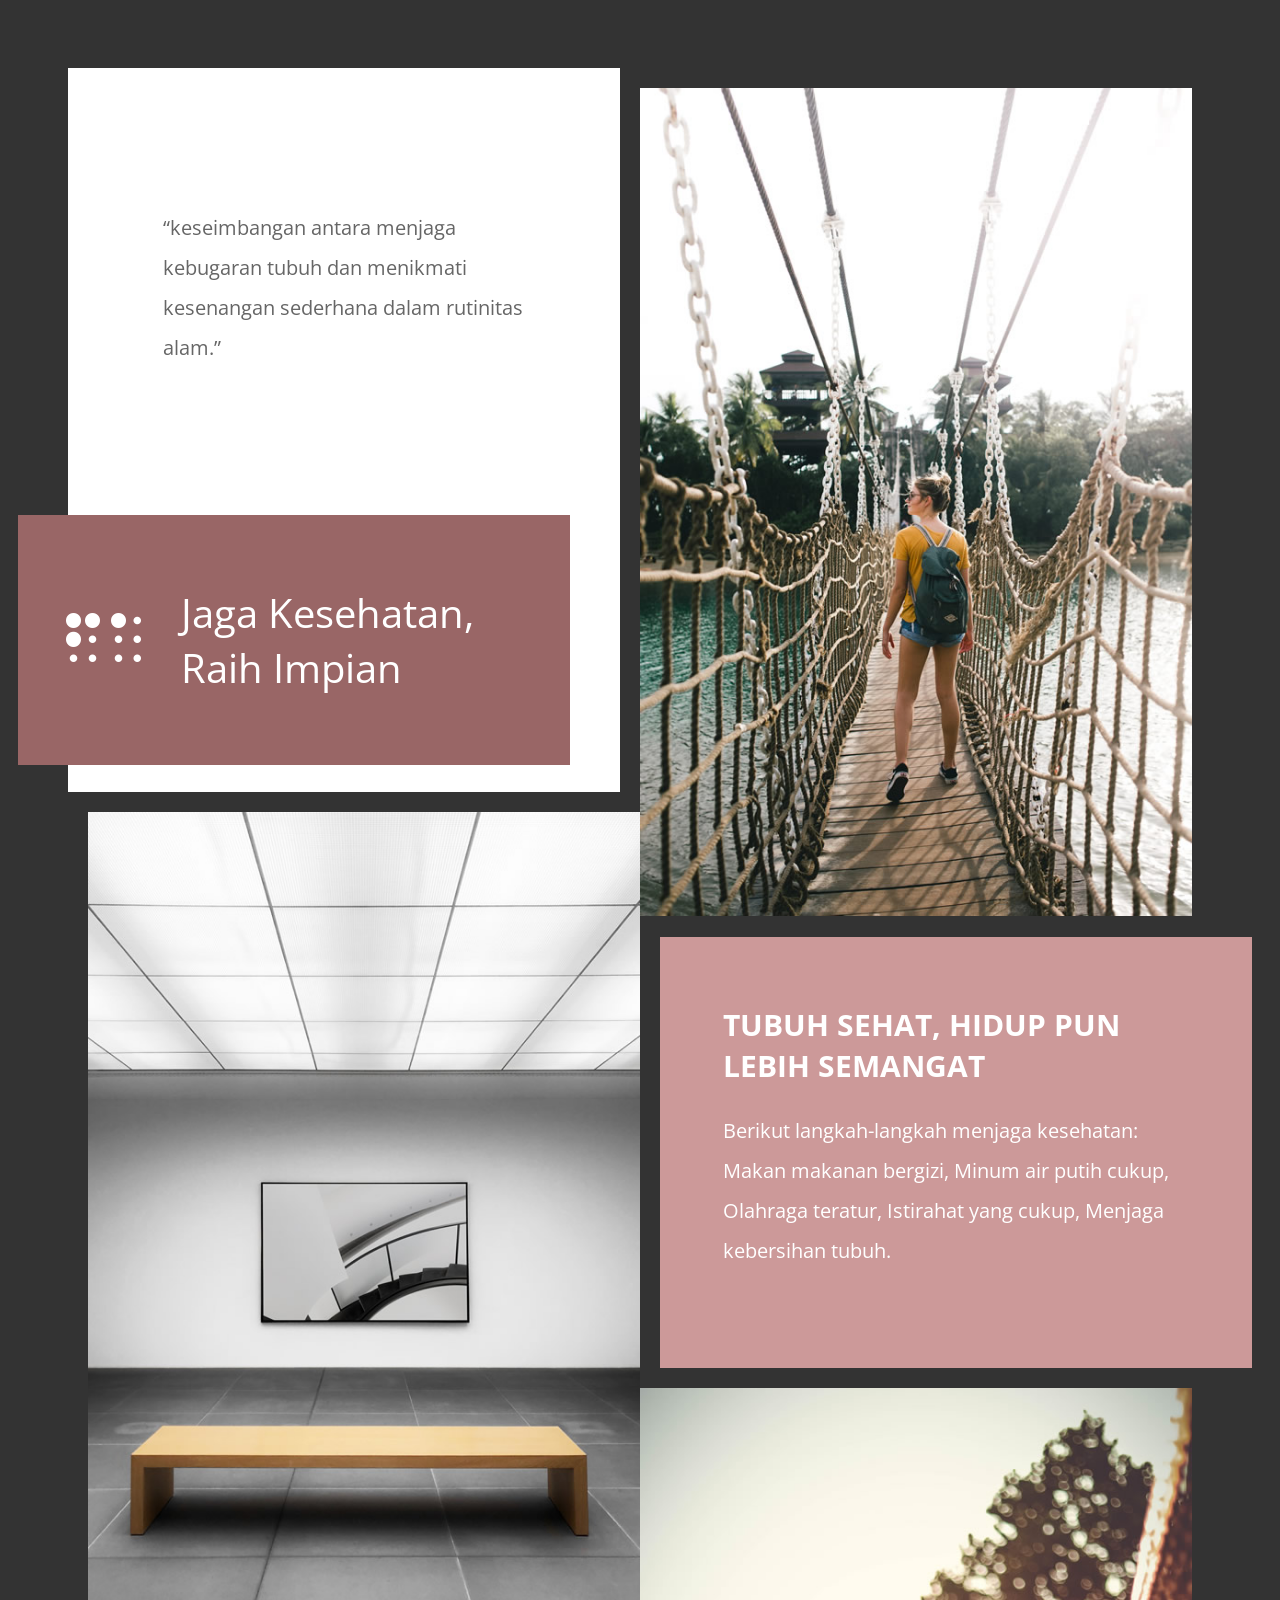
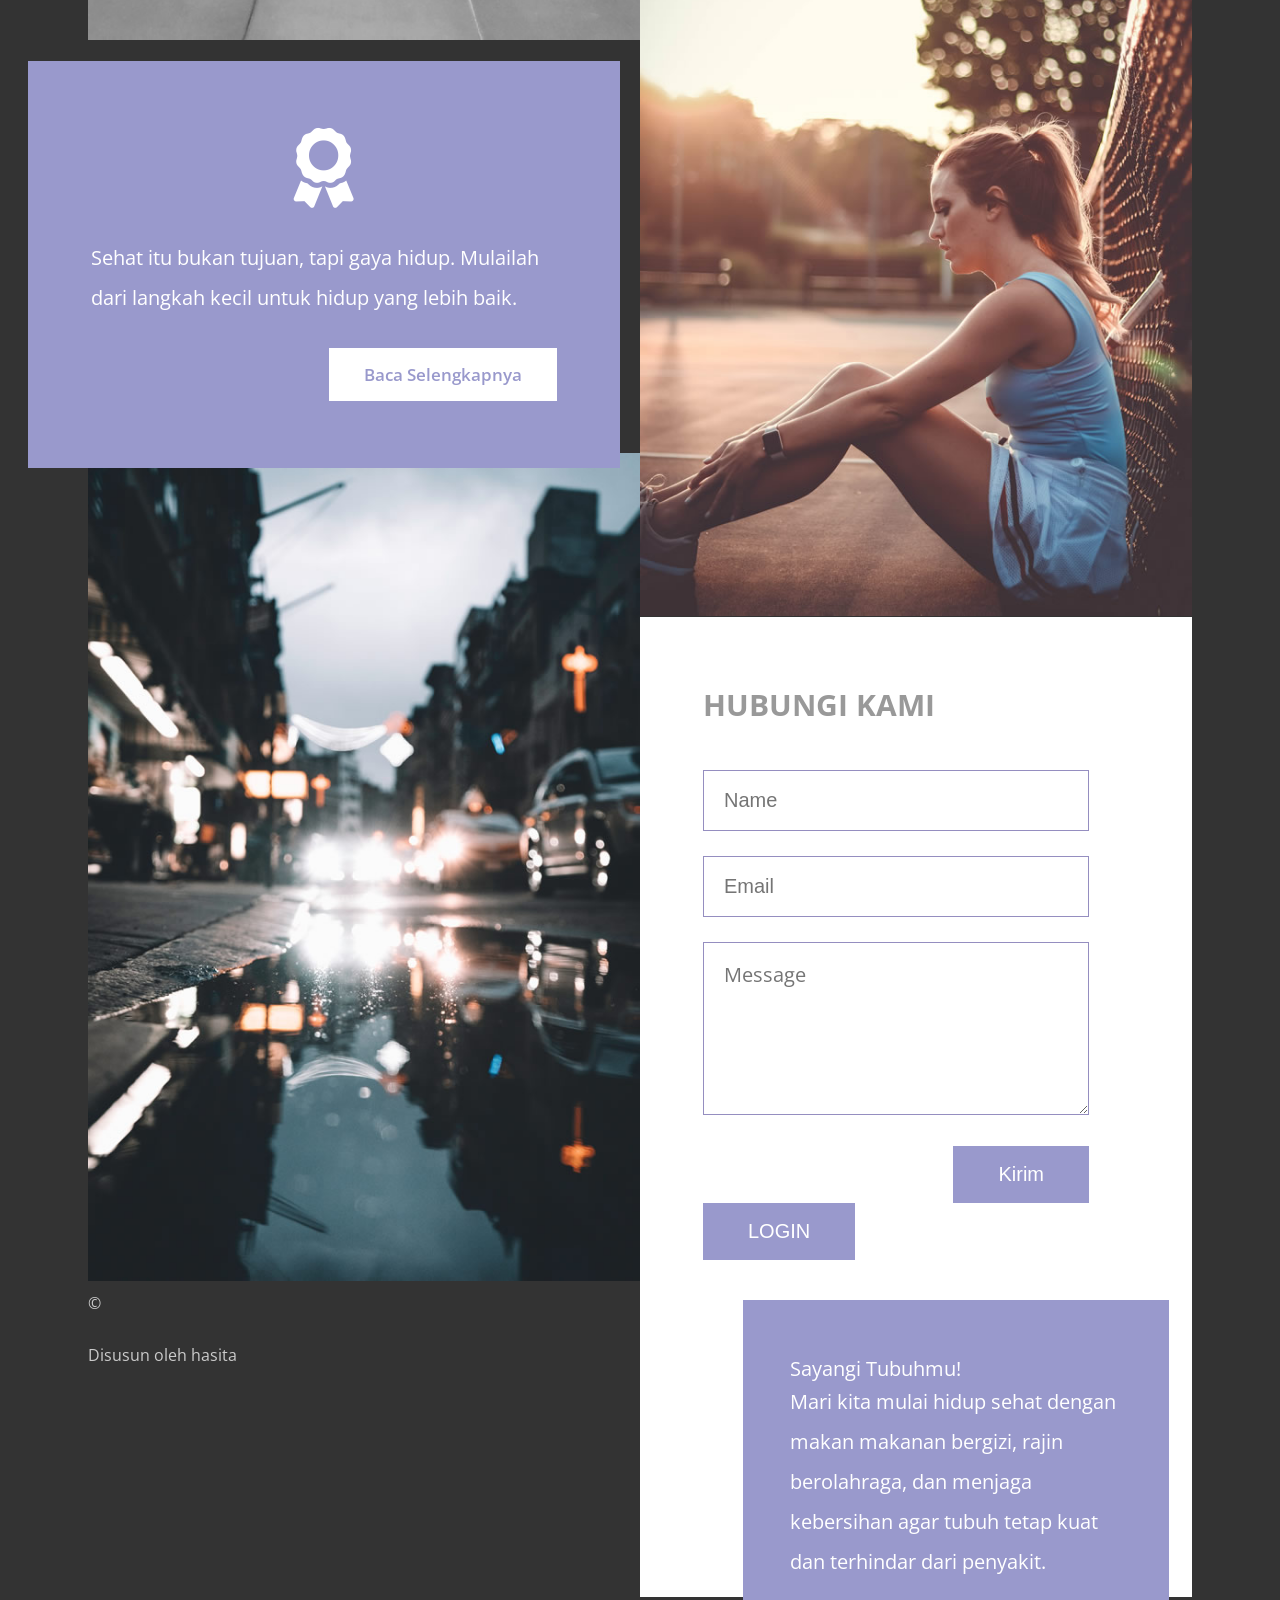
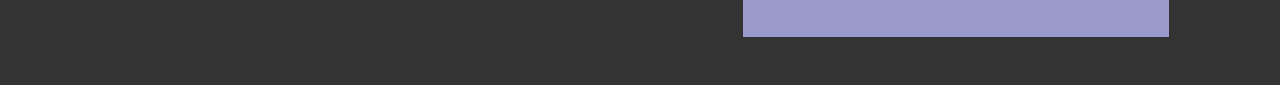
==== commit 2c1077de: "Update index.html" ====
--- a/index.html
+++ b/index.html
@@ -92,12 +92,11 @@
                     </div>
                     <div class="tm-text-right">
                         <button type="submit" class="tm-btn tm-btn-secondary tm-btn-pad-big">Kirim</button>
-
-                    <div id="authArea">
+                </form>
+            </div>
+            <div id="authArea">
                         <button onclick="goLogin()" class="tm-btn tm-btn-secondary tm-btn-pad-big"> LOGIN </button>
                     </div>
-                </form>
-            </div>
 
             <div class="tm-form-section-tag">
                 <div class="tm-bg-secondary tm-text-white tm-block-pad tm-form-section-tag-inner">
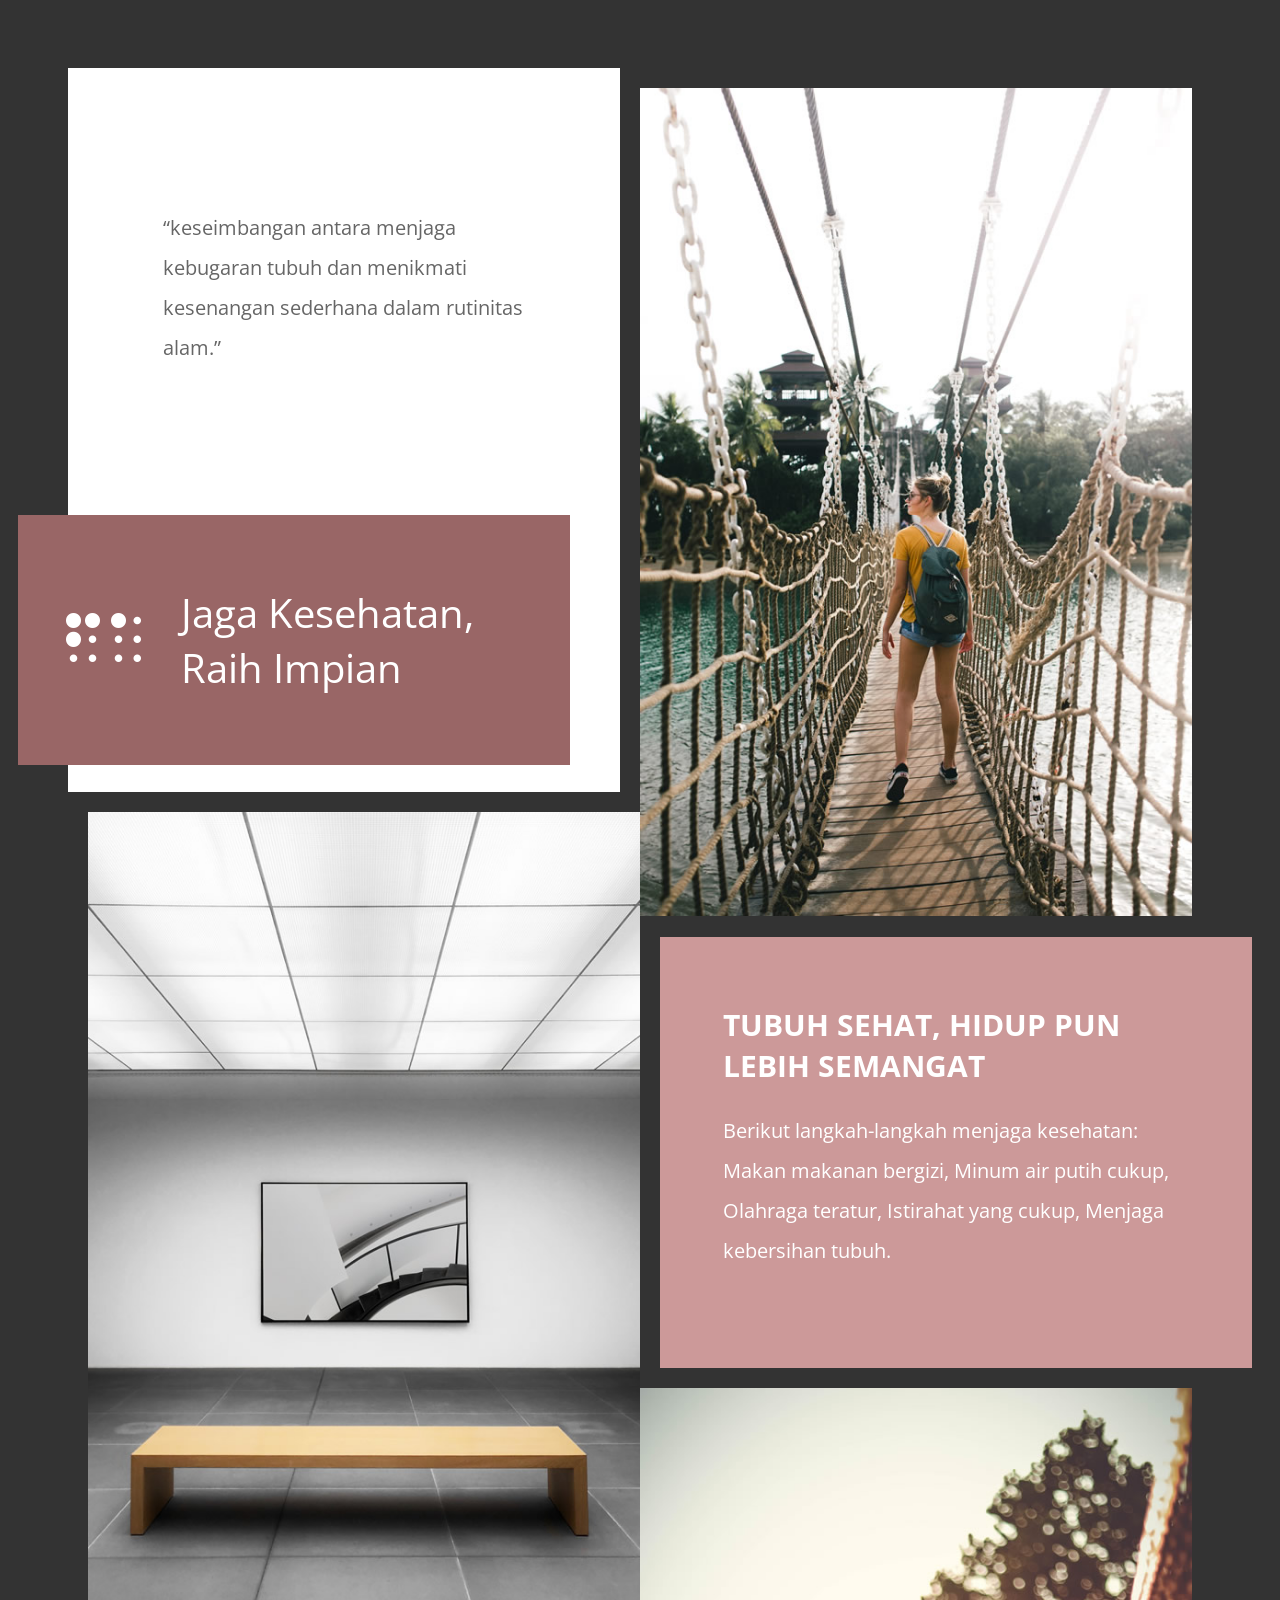
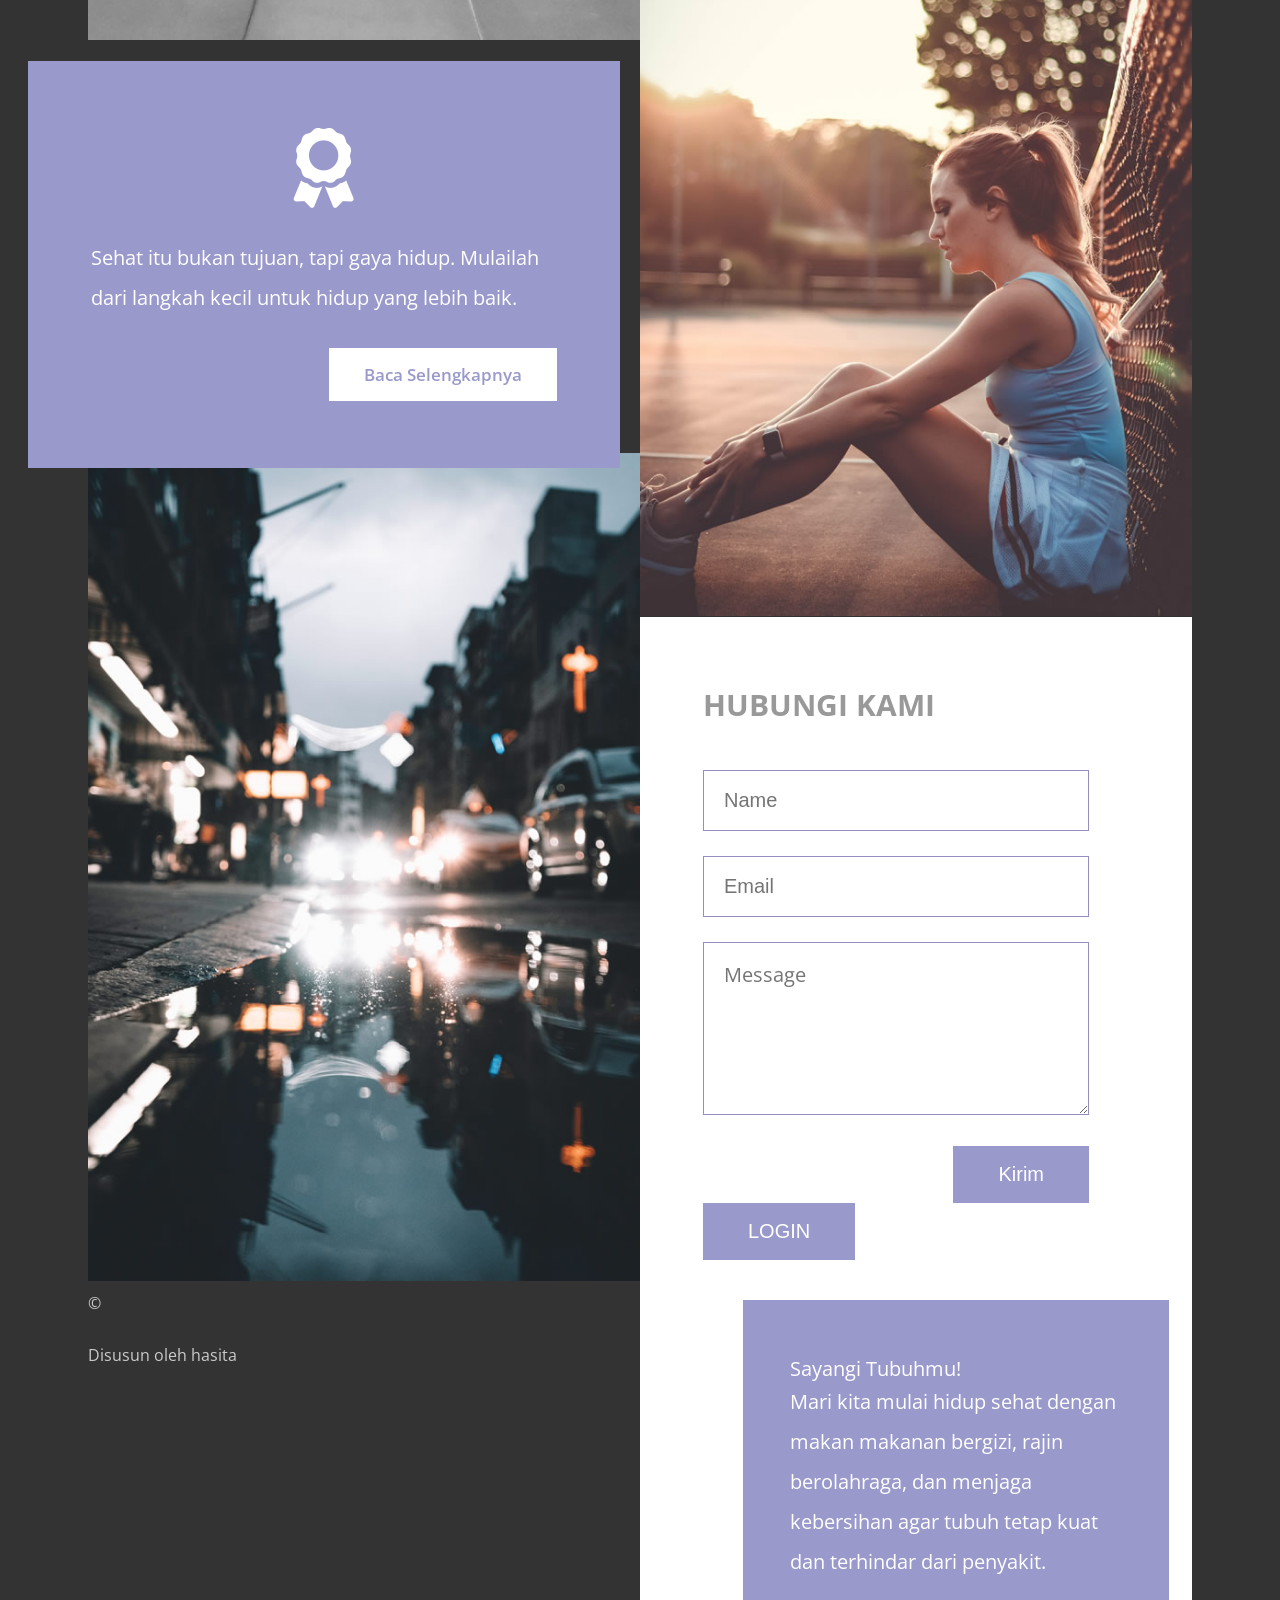
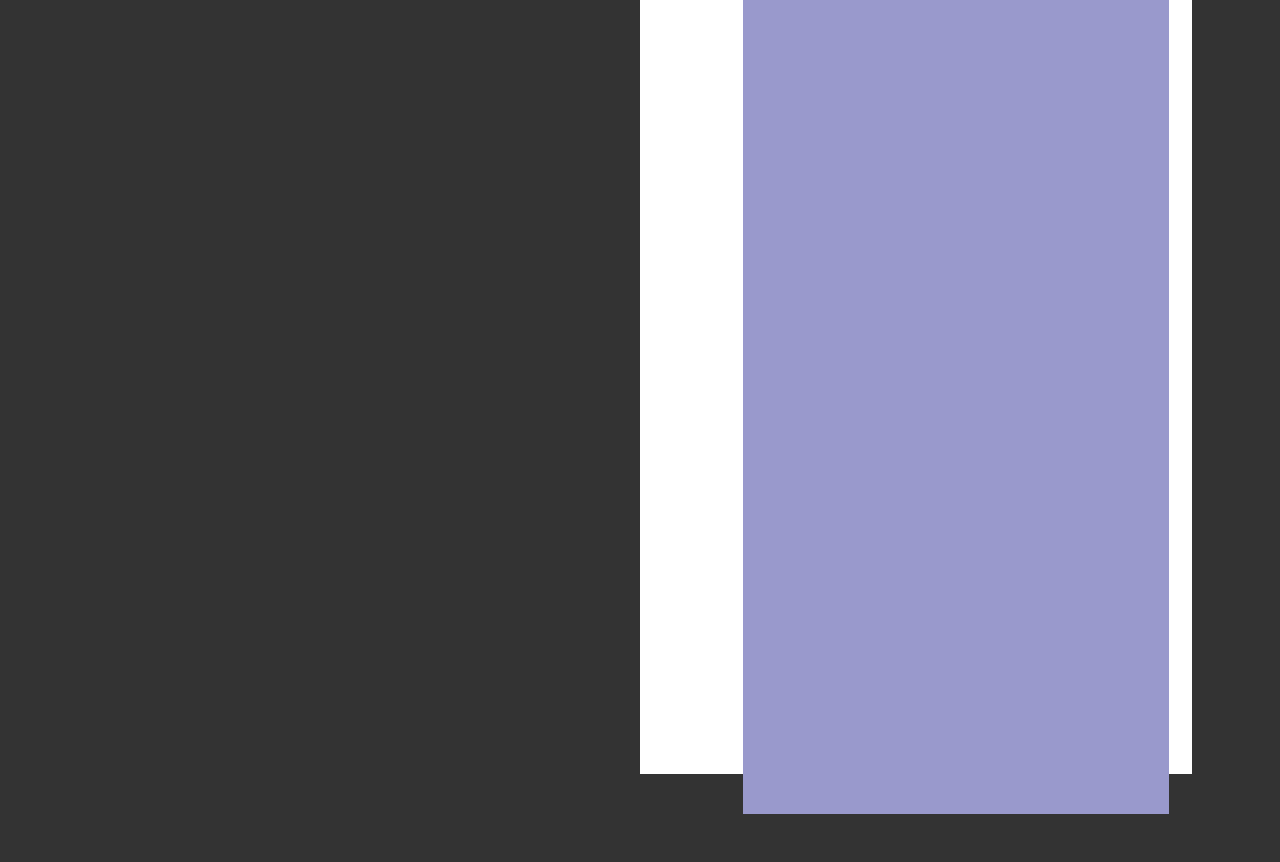
==== commit d3010afa: "Update index.html" ====
--- a/index.html
+++ b/index.html
@@ -94,15 +94,22 @@
                         <button type="submit" class="tm-btn tm-btn-secondary tm-btn-pad-big">Kirim</button>
                 </form>
             </div>
-            <div id="authArea">
+
+            <div id="userInfo"></div>
+            
+            <div>
+                <div id="authArea">
                         <button onclick="goLogin()" class="tm-btn tm-btn-secondary tm-btn-pad-big"> LOGIN </button>
-                    </div>
+                </div>
+            </div>
 
             <div class="tm-form-section-tag">
                 <div class="tm-bg-secondary tm-text-white tm-block-pad tm-form-section-tag-inner">
                     <header>Sayangi Tubuhmu!</h2>
                     </header>
                     <p>Mari kita mulai hidup sehat dengan makan makanan bergizi, rajin berolahraga, dan menjaga kebersihan agar tubuh tetap kuat dan terhindar dari penyakit.</p>
+                    <iframe width="560" height="315" src="https://www.youtube.com/embed/cJ61O_L16Ag?si=qgR3NWhwJ3cdc3y1" title="YouTube video player" frameborder="0" allow="accelerometer; autoplay; clipboard-write; encrypted-media; gyroscope; picture-in-picture; web-share" referrerpolicy="strict-origin-when-cross-origin" allowfullscreen></iframe>
+                    <iframe src="https://www.google.com/maps/embed?pb=!1m18!1m12!1m3!1d988.2248170801076!2d110.39525376293317!3d-7.8004884643210675!2m3!1f0!2f0!3f0!3m2!1i1024!2i768!4f13.1!3m3!1m2!1s0x2e7a57669d43fe55%3A0x75fae1bb400d4da5!2sSMA%20Negeri%208%20Yogyakarta!5e0!3m2!1sid!2sid!4v1780979107778!5m2!1sid!2sid" width="600" height="450" style="border:0;" allowfullscreen="" loading="lazy" referrerpolicy="no-referrer-when-downgrade"></iframe>
                 </div>
             </div>
         </div>
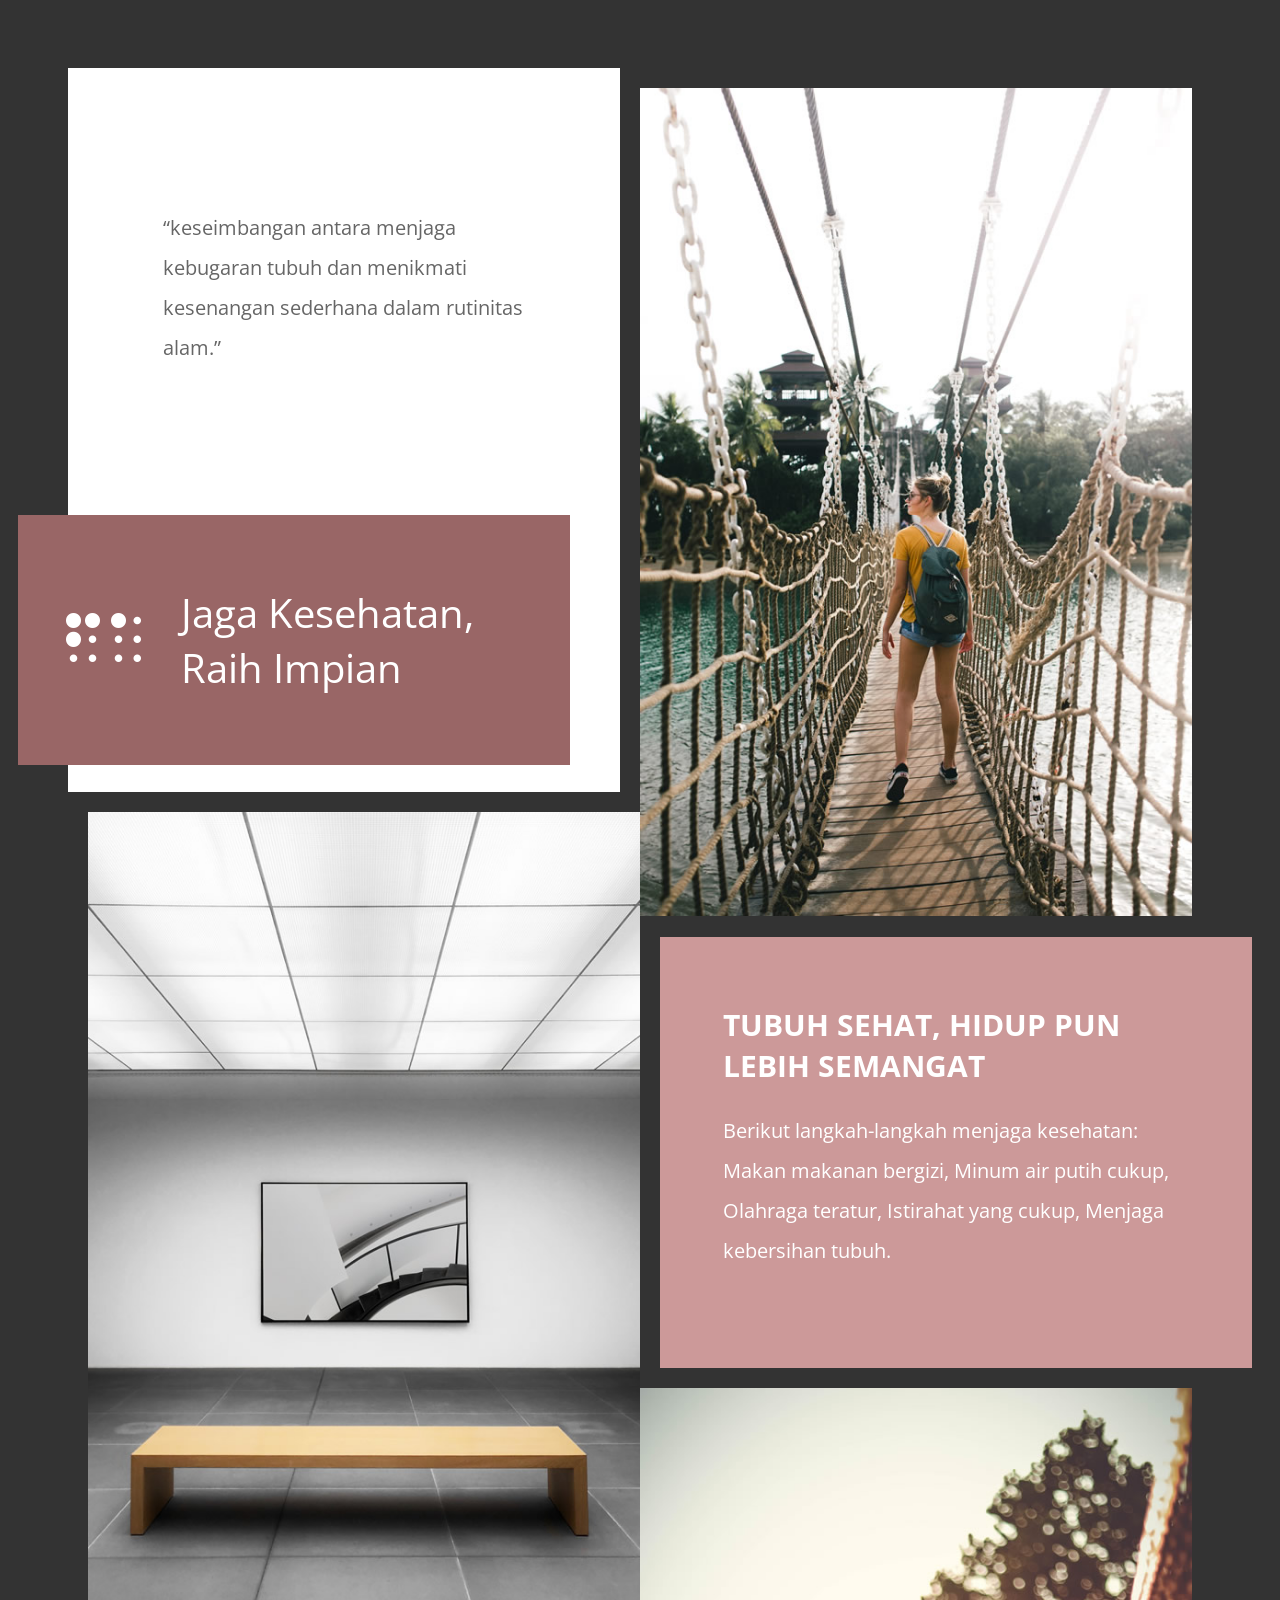
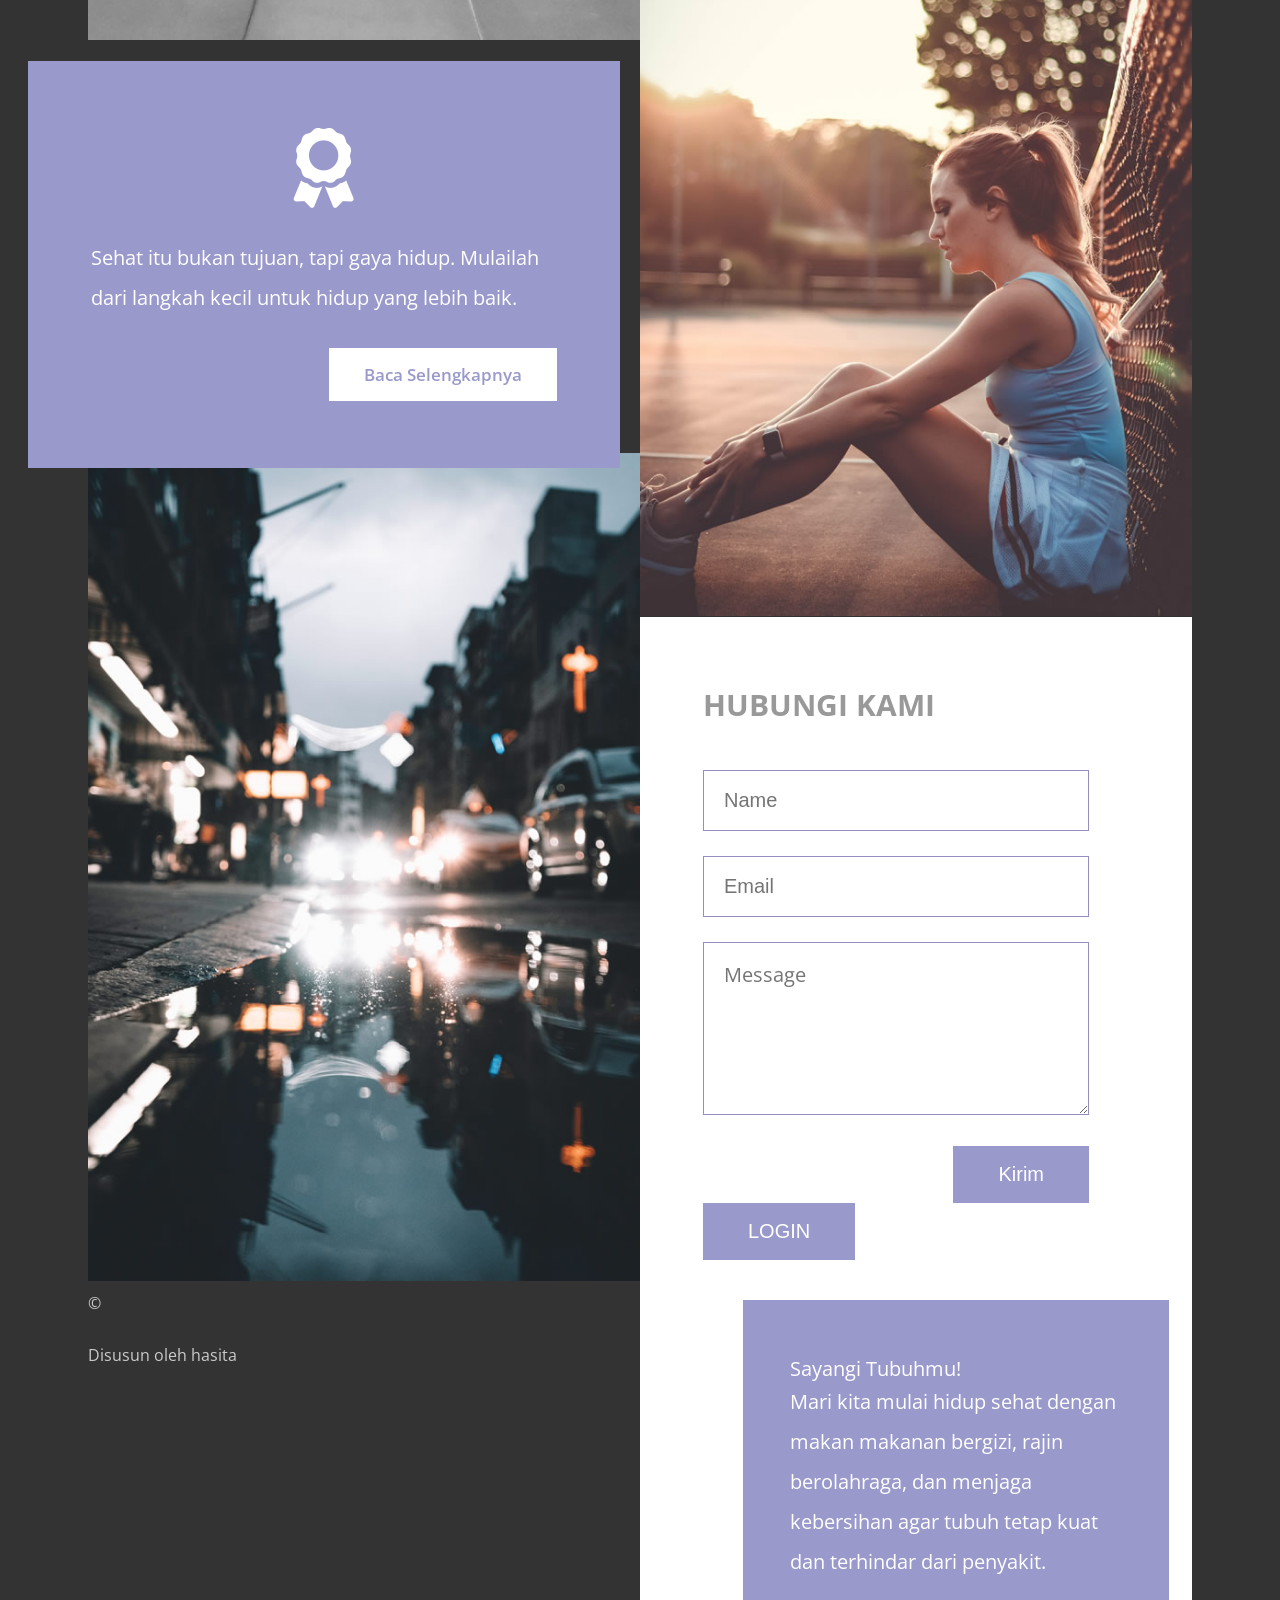
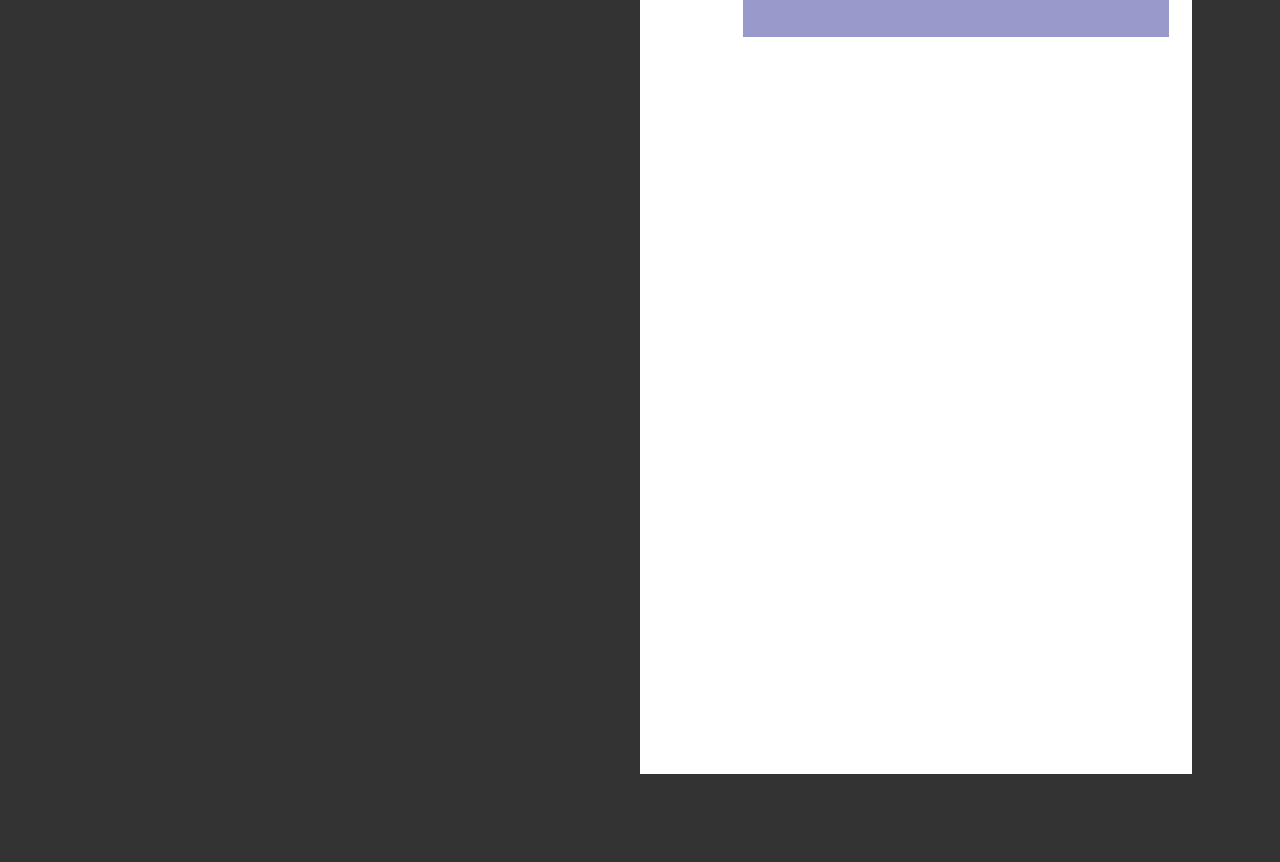
==== commit c52028f8: "Update index.html" ====
--- a/index.html
+++ b/index.html
@@ -108,11 +108,13 @@
                     <header>Sayangi Tubuhmu!</h2>
                     </header>
                     <p>Mari kita mulai hidup sehat dengan makan makanan bergizi, rajin berolahraga, dan menjaga kebersihan agar tubuh tetap kuat dan terhindar dari penyakit.</p>
-                    <iframe width="560" height="315" src="https://www.youtube.com/embed/cJ61O_L16Ag?si=qgR3NWhwJ3cdc3y1" title="YouTube video player" frameborder="0" allow="accelerometer; autoplay; clipboard-write; encrypted-media; gyroscope; picture-in-picture; web-share" referrerpolicy="strict-origin-when-cross-origin" allowfullscreen></iframe>
+                </div>
+            </div>
+        </div>
+    <div>
+        <iframe width="560" height="315" src="https://www.youtube.com/embed/cJ61O_L16Ag?si=qgR3NWhwJ3cdc3y1" title="YouTube video player" frameborder="0" allow="accelerometer; autoplay; clipboard-write; encrypted-media; gyroscope; picture-in-picture; web-share" referrerpolicy="strict-origin-when-cross-origin" allowfullscreen></iframe>
                     <iframe src="https://www.google.com/maps/embed?pb=!1m18!1m12!1m3!1d988.2248170801076!2d110.39525376293317!3d-7.8004884643210675!2m3!1f0!2f0!3f0!3m2!1i1024!2i768!4f13.1!3m3!1m2!1s0x2e7a57669d43fe55%3A0x75fae1bb400d4da5!2sSMA%20Negeri%208%20Yogyakarta!5e0!3m2!1sid!2sid!4v1780979107778!5m2!1sid!2sid" width="600" height="450" style="border:0;" allowfullscreen="" loading="lazy" referrerpolicy="no-referrer-when-downgrade"></iframe>
-                </div>
-            </div>
-        </div>
+    </div>
 
     </main>
     <script src="js/jquery-3.3.1.min.js"></script>
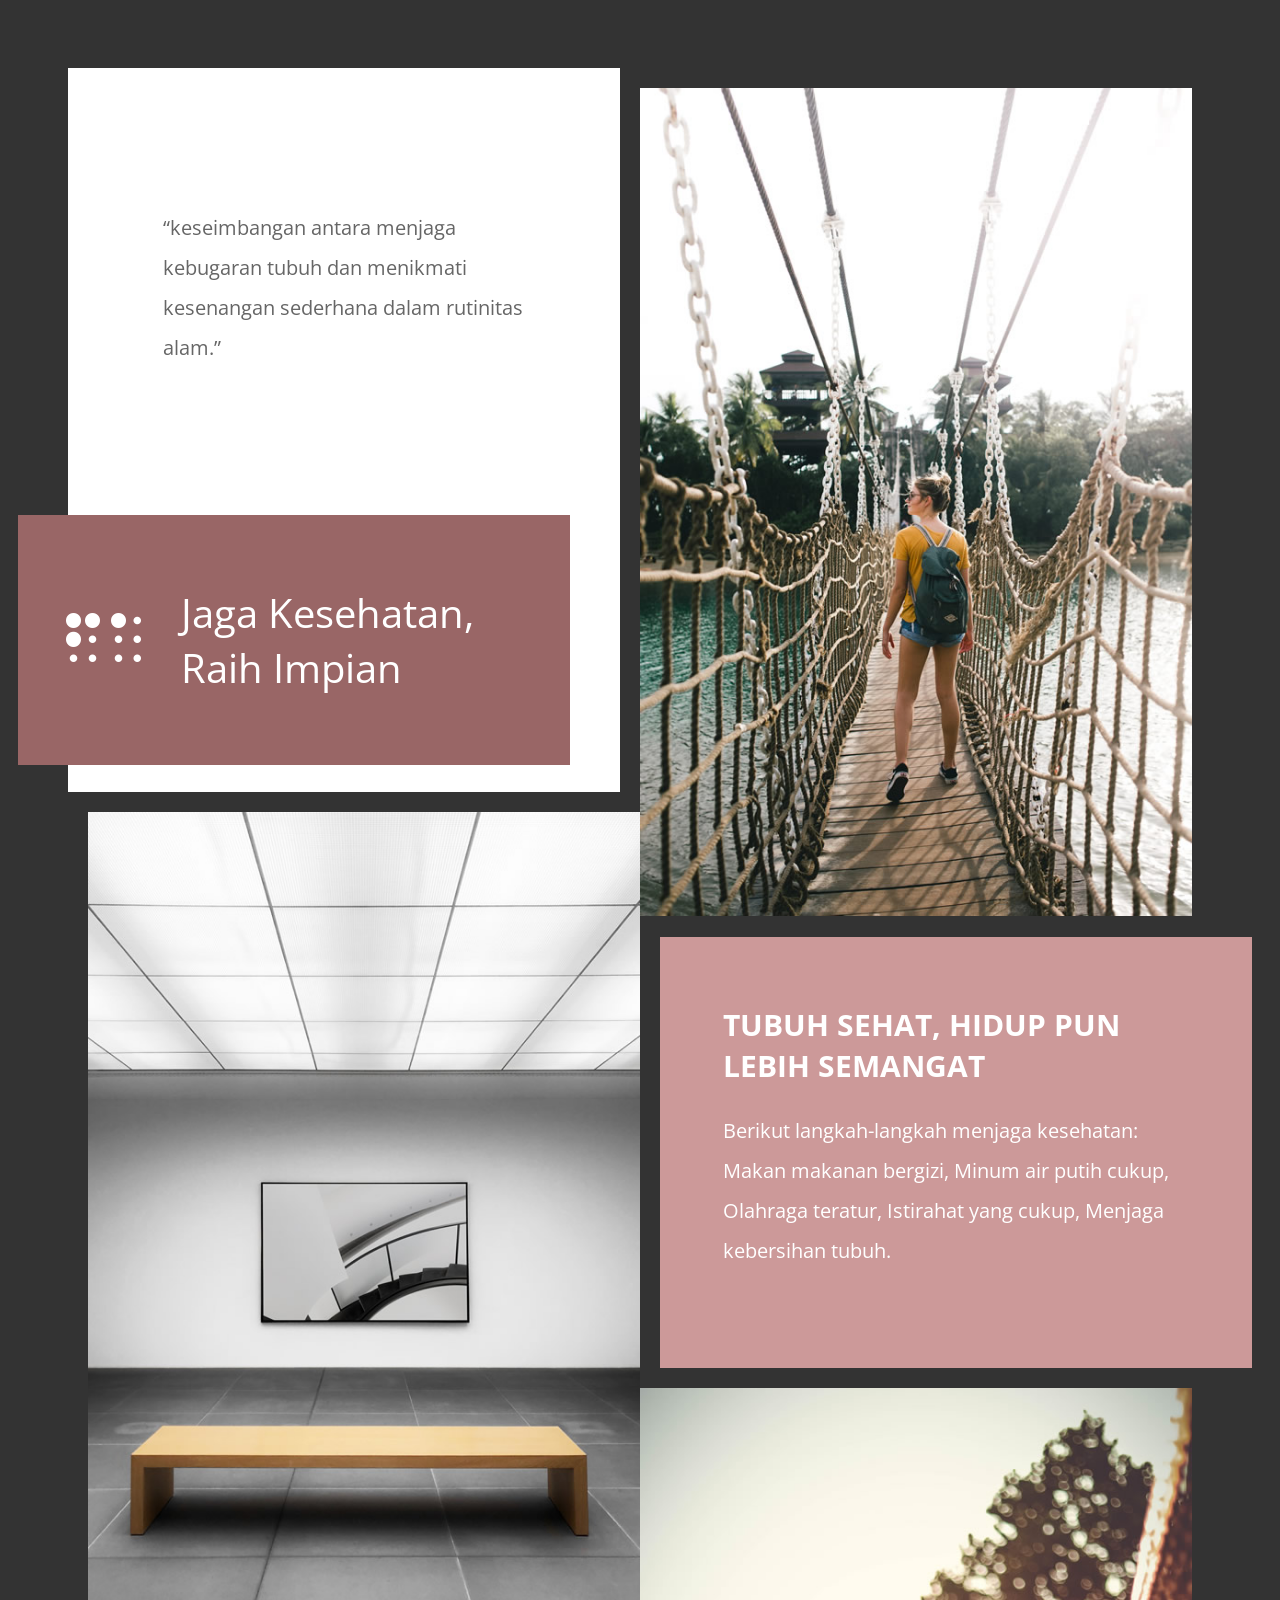
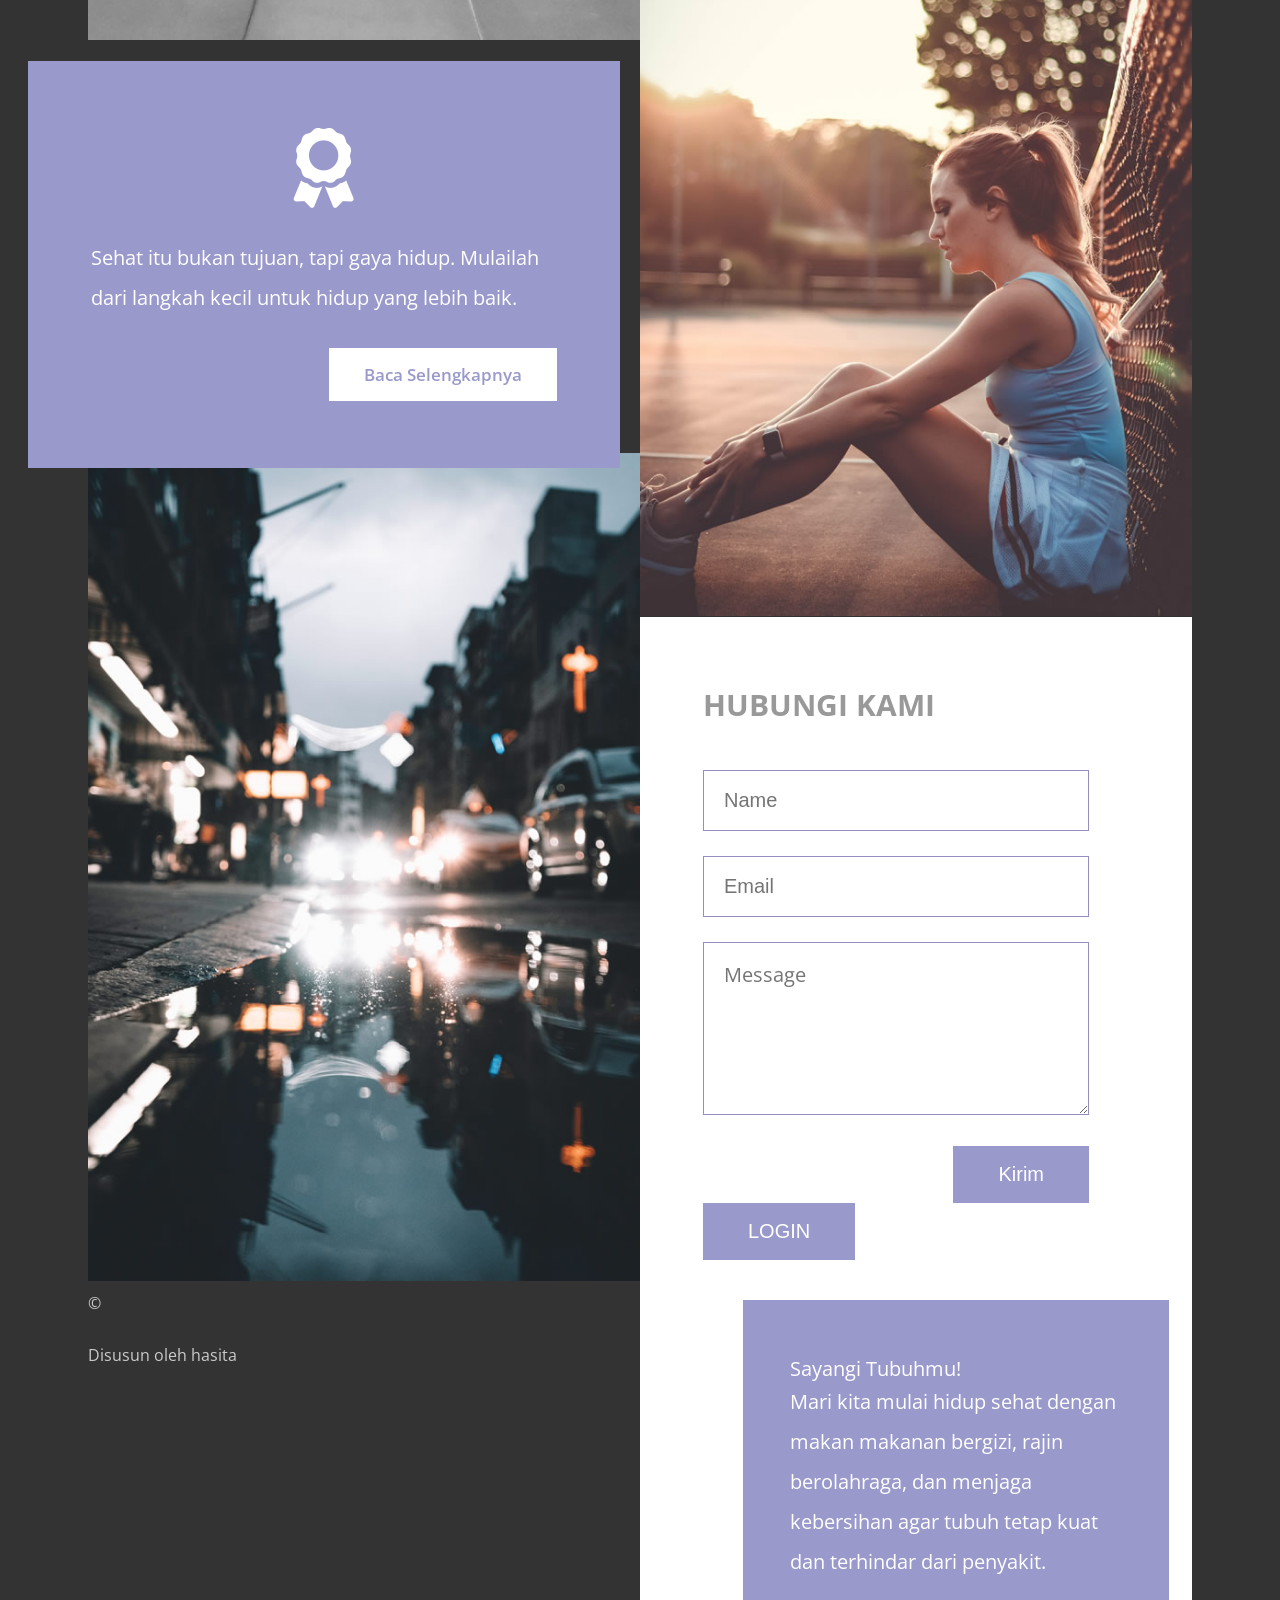
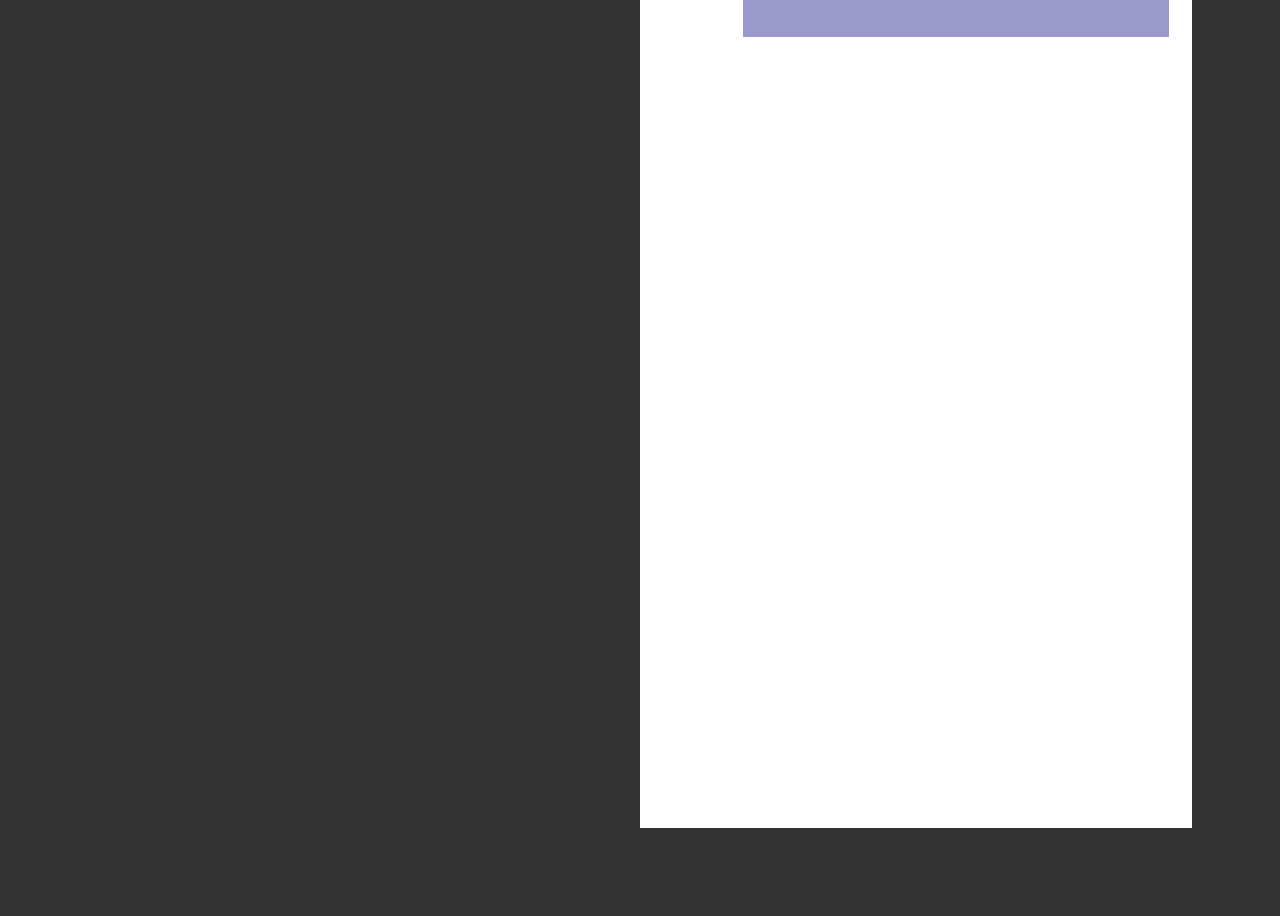
==== commit ccddbb5d: "Update index.html" ====
--- a/index.html
+++ b/index.html
@@ -111,11 +111,12 @@
                 </div>
             </div>
         </div>
+        <br>
     <div>
         <iframe width="560" height="315" src="https://www.youtube.com/embed/cJ61O_L16Ag?si=qgR3NWhwJ3cdc3y1" title="YouTube video player" frameborder="0" allow="accelerometer; autoplay; clipboard-write; encrypted-media; gyroscope; picture-in-picture; web-share" referrerpolicy="strict-origin-when-cross-origin" allowfullscreen></iframe>
                     <iframe src="https://www.google.com/maps/embed?pb=!1m18!1m12!1m3!1d988.2248170801076!2d110.39525376293317!3d-7.8004884643210675!2m3!1f0!2f0!3f0!3m2!1i1024!2i768!4f13.1!3m3!1m2!1s0x2e7a57669d43fe55%3A0x75fae1bb400d4da5!2sSMA%20Negeri%208%20Yogyakarta!5e0!3m2!1sid!2sid!4v1780979107778!5m2!1sid!2sid" width="600" height="450" style="border:0;" allowfullscreen="" loading="lazy" referrerpolicy="no-referrer-when-downgrade"></iframe>
     </div>
-
+        </br>
     </main>
     <script src="js/jquery-3.3.1.min.js"></script>
         <script src="login/js/welcome.js"></script>
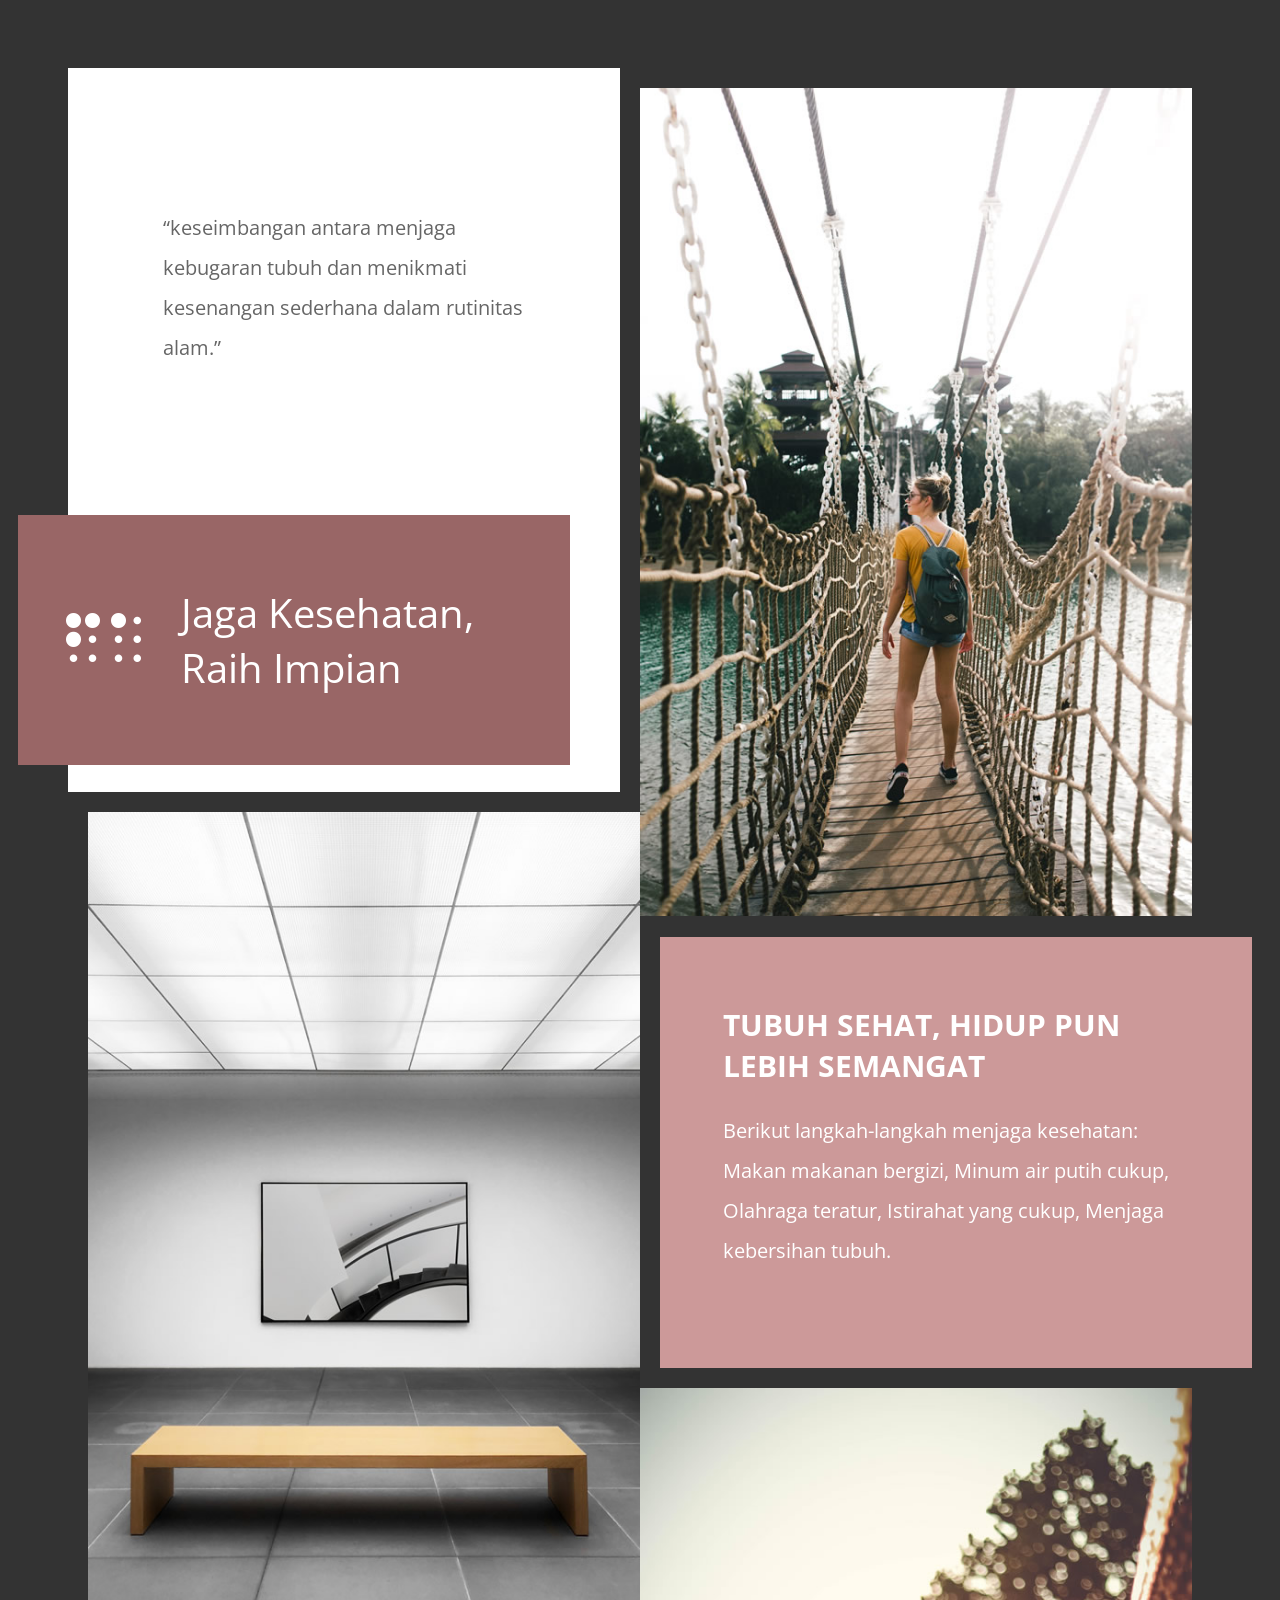
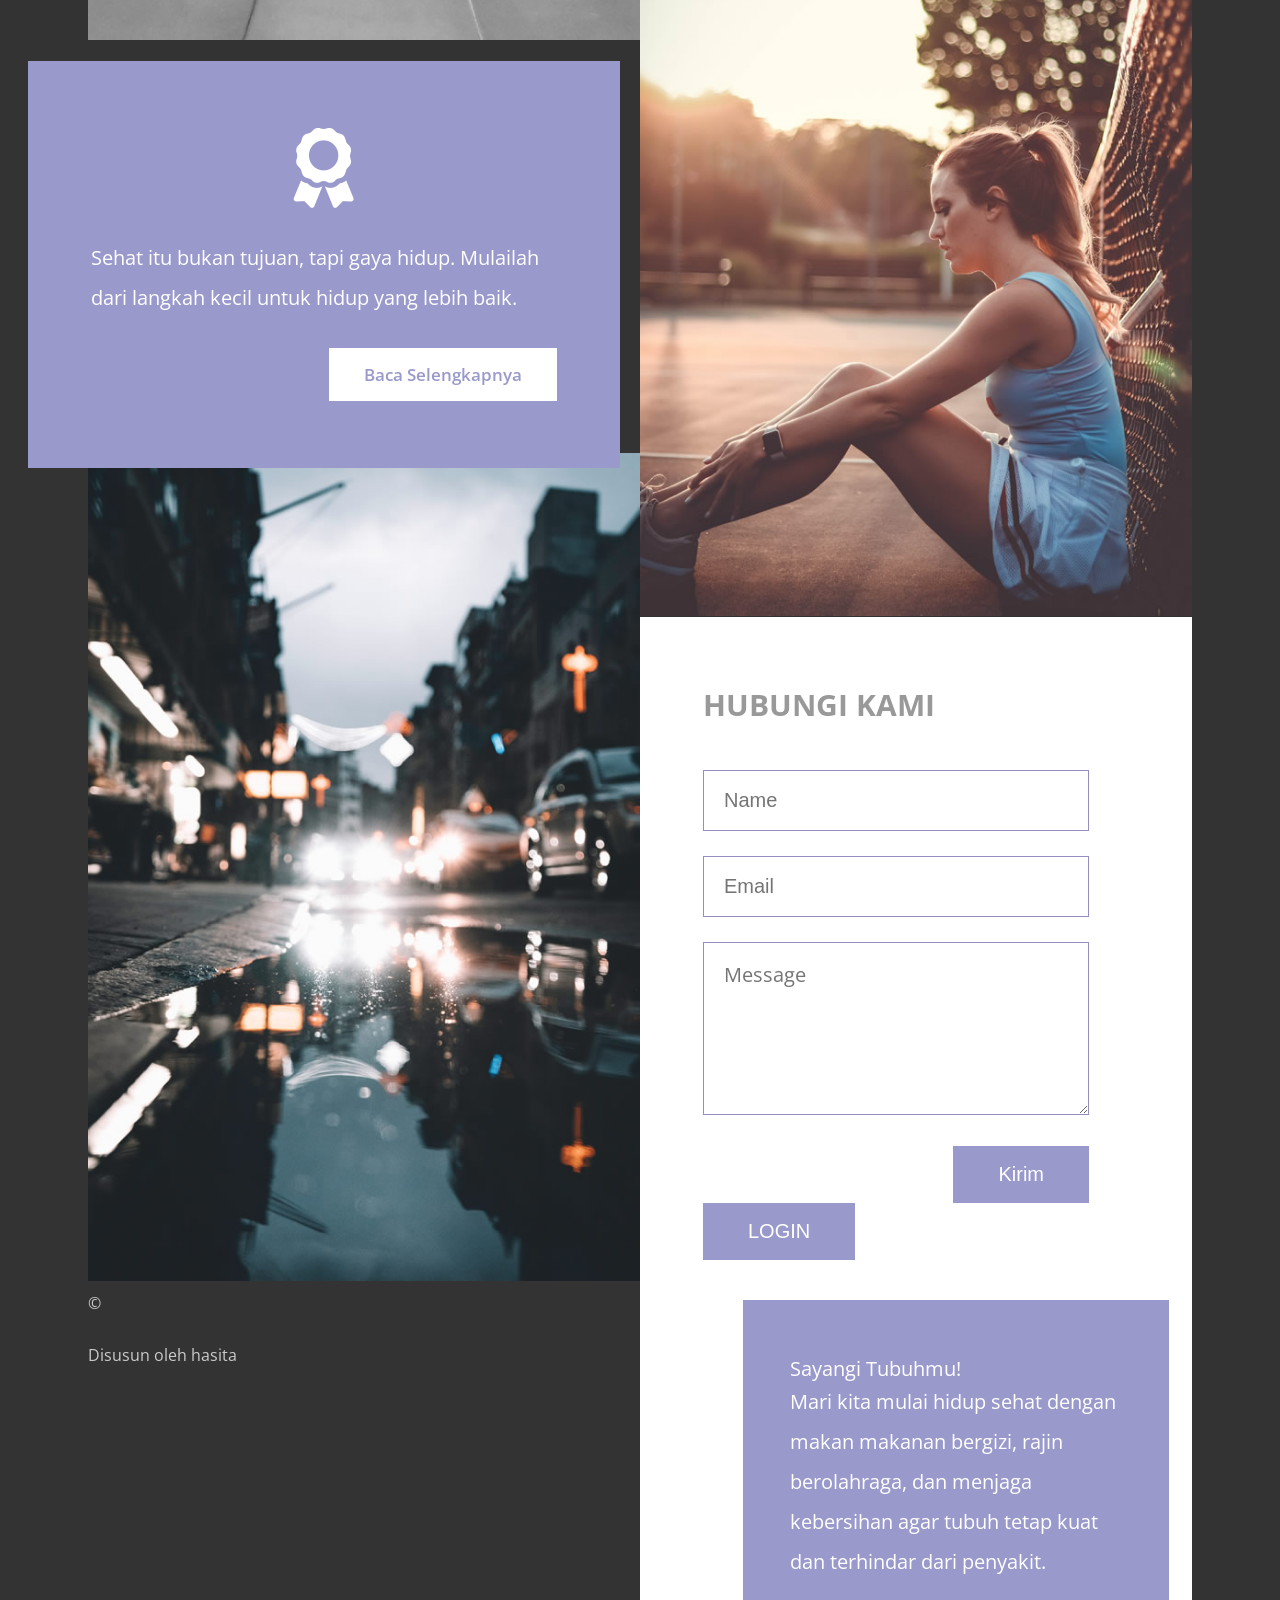
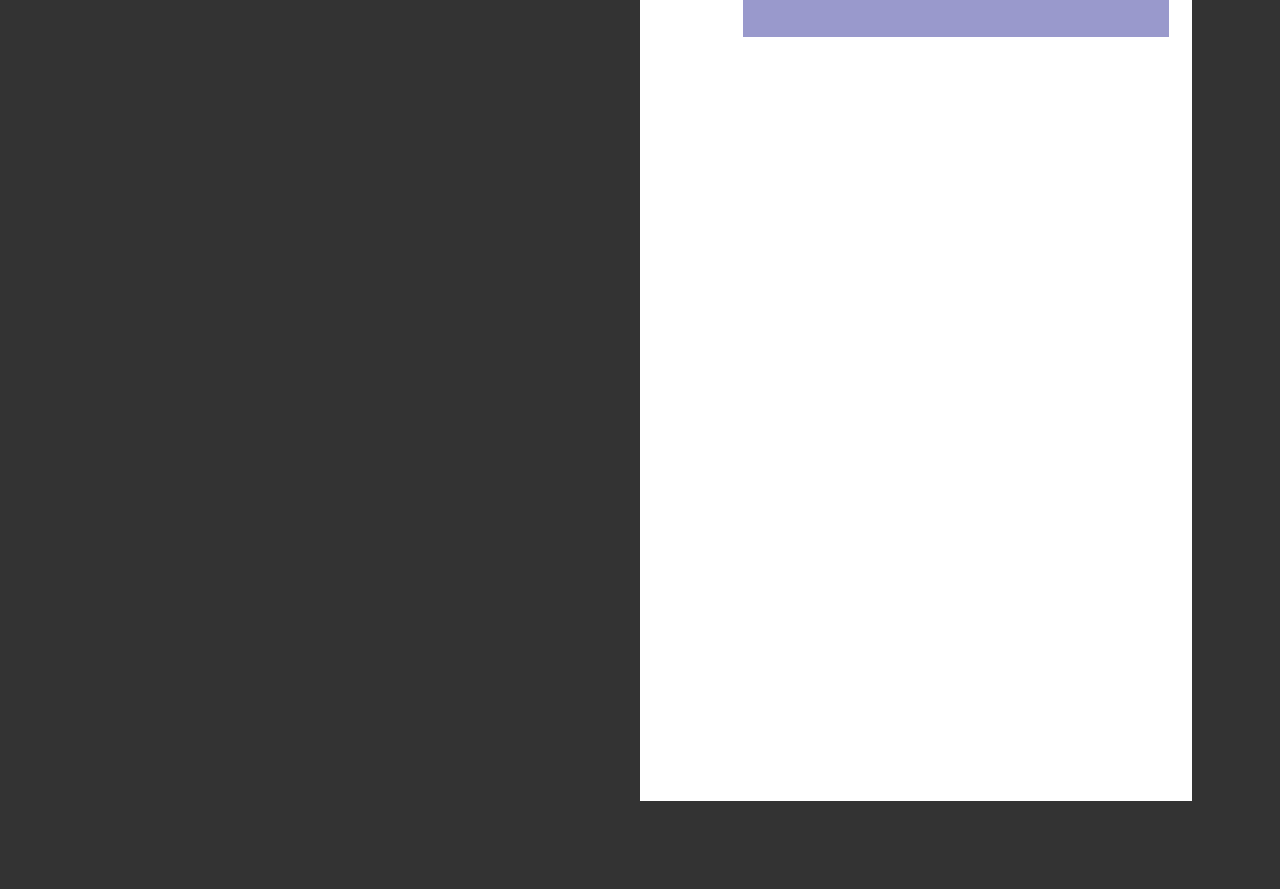
==== commit 03295b15: "Update index.html" ====
--- a/index.html
+++ b/index.html
@@ -111,12 +111,14 @@
                 </div>
             </div>
         </div>
+     
+    <div>
         <br>
-    <div>
         <iframe width="560" height="315" src="https://www.youtube.com/embed/cJ61O_L16Ag?si=qgR3NWhwJ3cdc3y1" title="YouTube video player" frameborder="0" allow="accelerometer; autoplay; clipboard-write; encrypted-media; gyroscope; picture-in-picture; web-share" referrerpolicy="strict-origin-when-cross-origin" allowfullscreen></iframe>
                     <iframe src="https://www.google.com/maps/embed?pb=!1m18!1m12!1m3!1d988.2248170801076!2d110.39525376293317!3d-7.8004884643210675!2m3!1f0!2f0!3f0!3m2!1i1024!2i768!4f13.1!3m3!1m2!1s0x2e7a57669d43fe55%3A0x75fae1bb400d4da5!2sSMA%20Negeri%208%20Yogyakarta!5e0!3m2!1sid!2sid!4v1780979107778!5m2!1sid!2sid" width="600" height="450" style="border:0;" allowfullscreen="" loading="lazy" referrerpolicy="no-referrer-when-downgrade"></iframe>
+        </br>
     </div>
-        </br>
+    
     </main>
     <script src="js/jquery-3.3.1.min.js"></script>
         <script src="login/js/welcome.js"></script>
